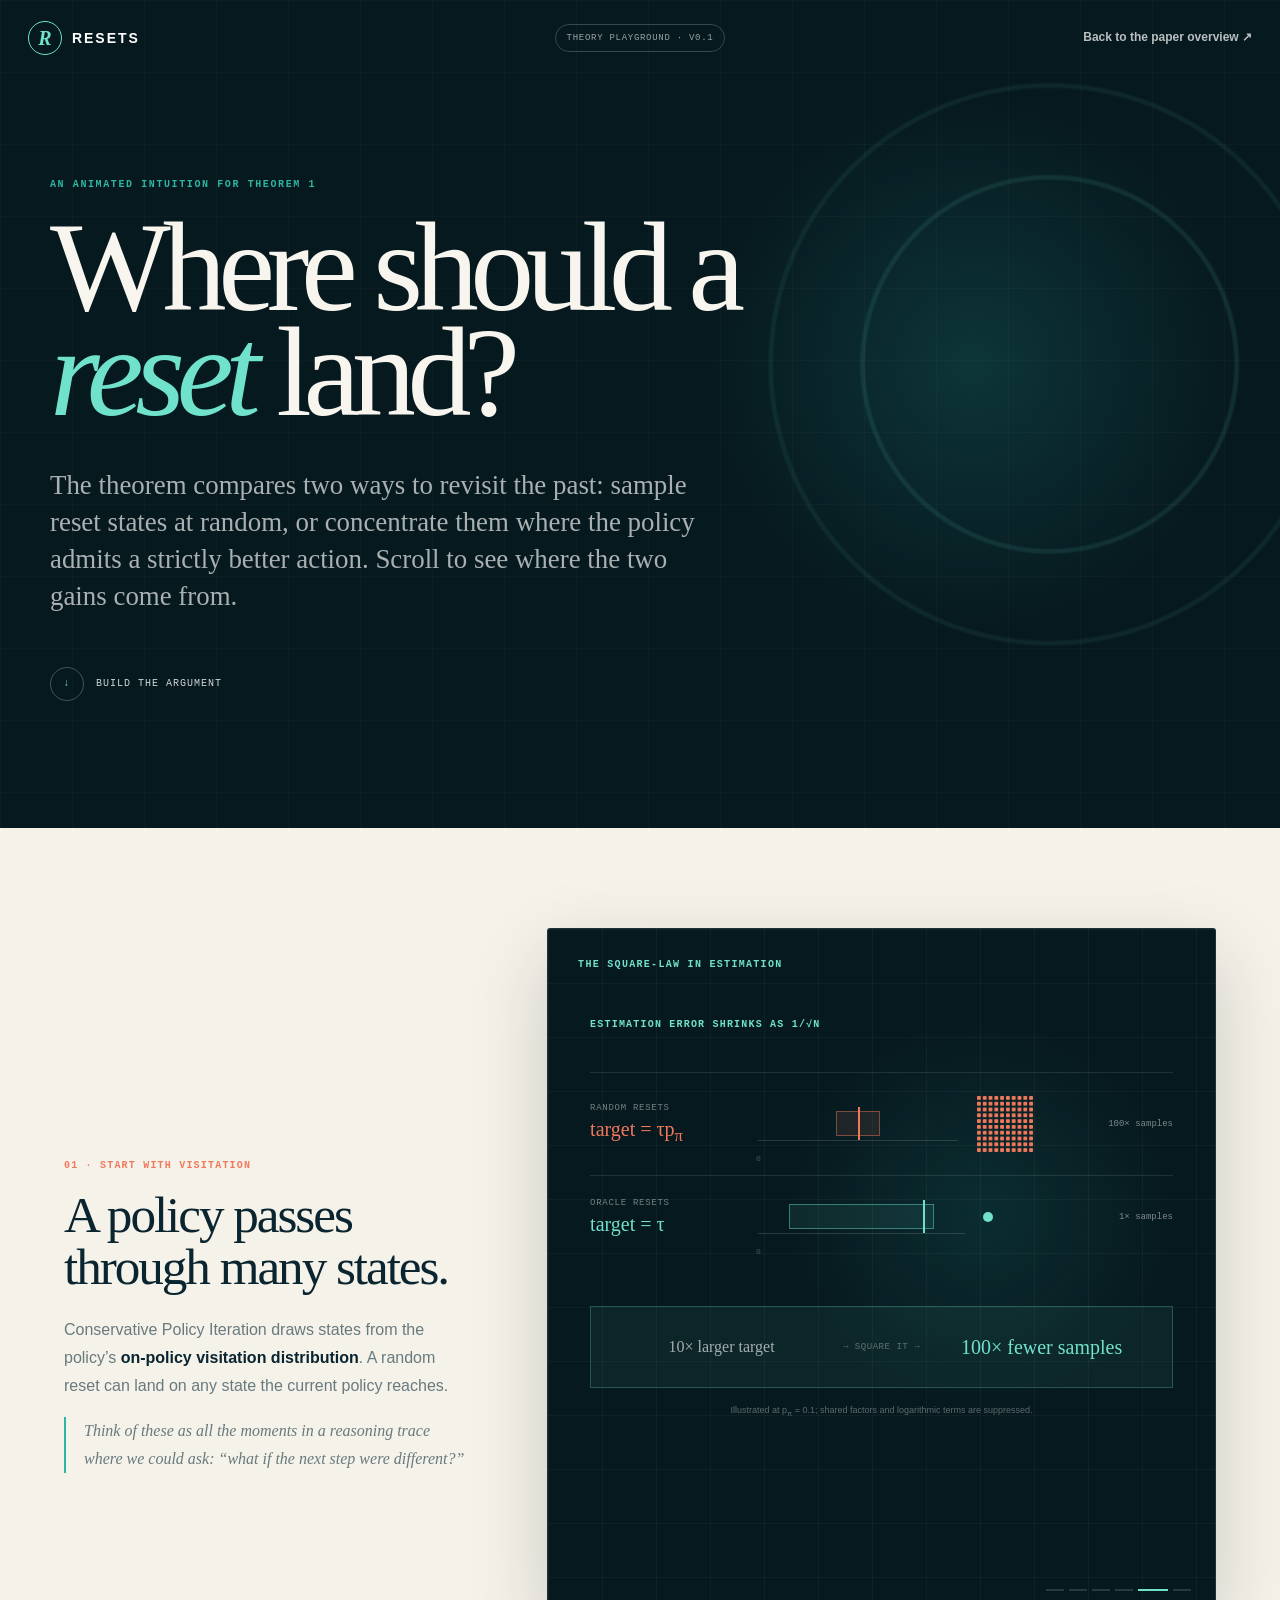
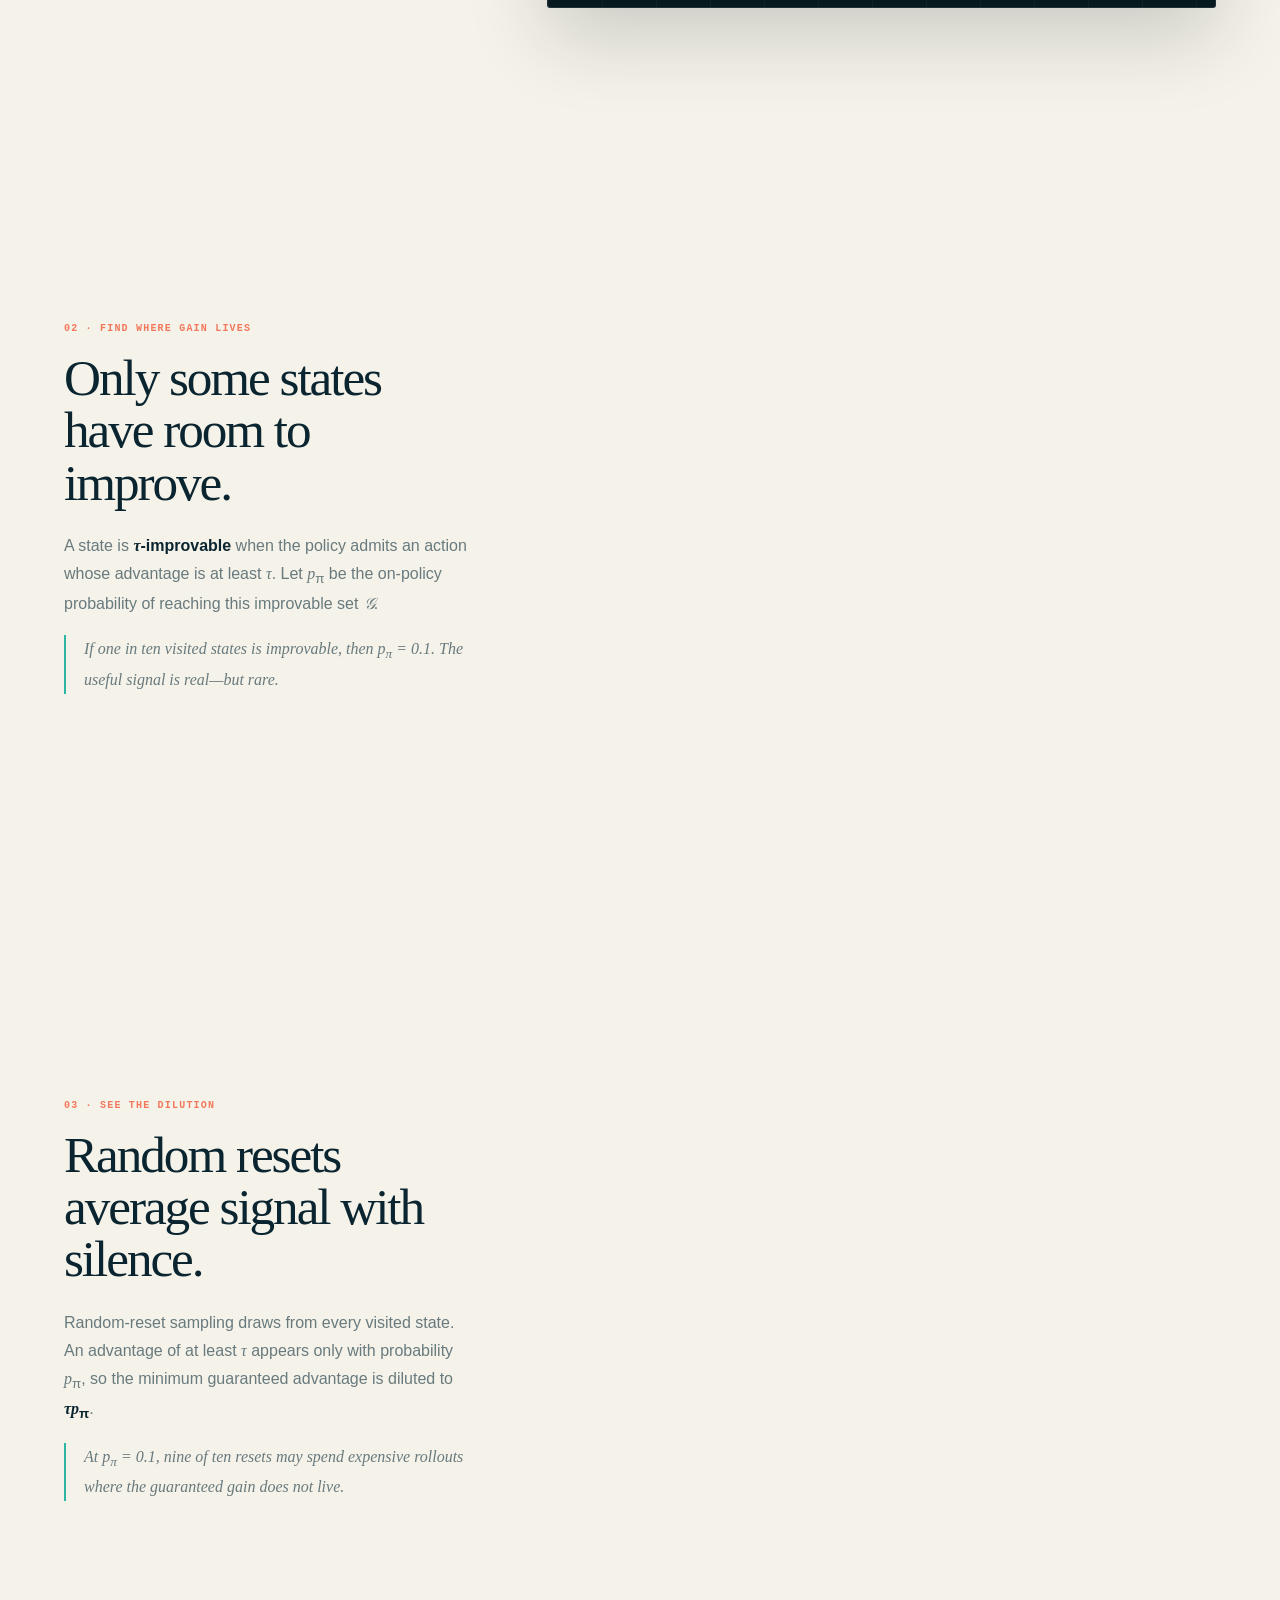
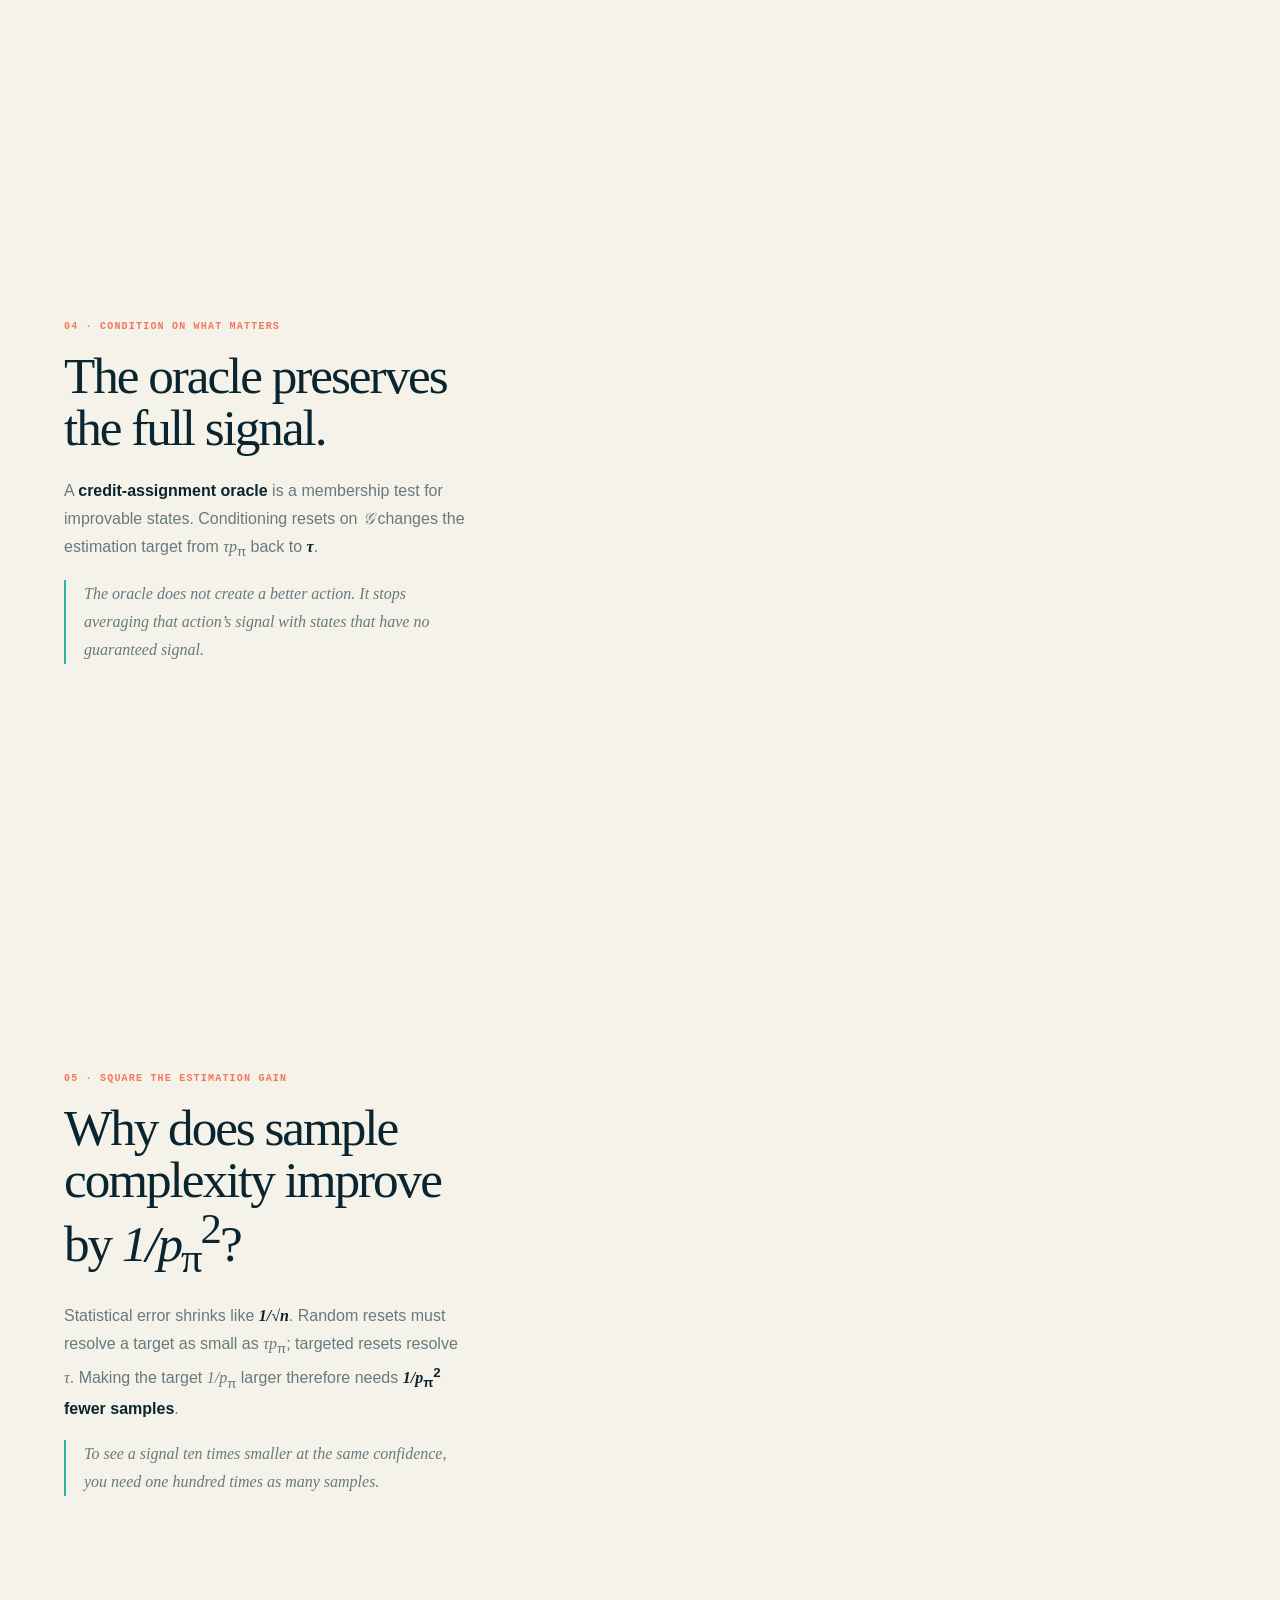
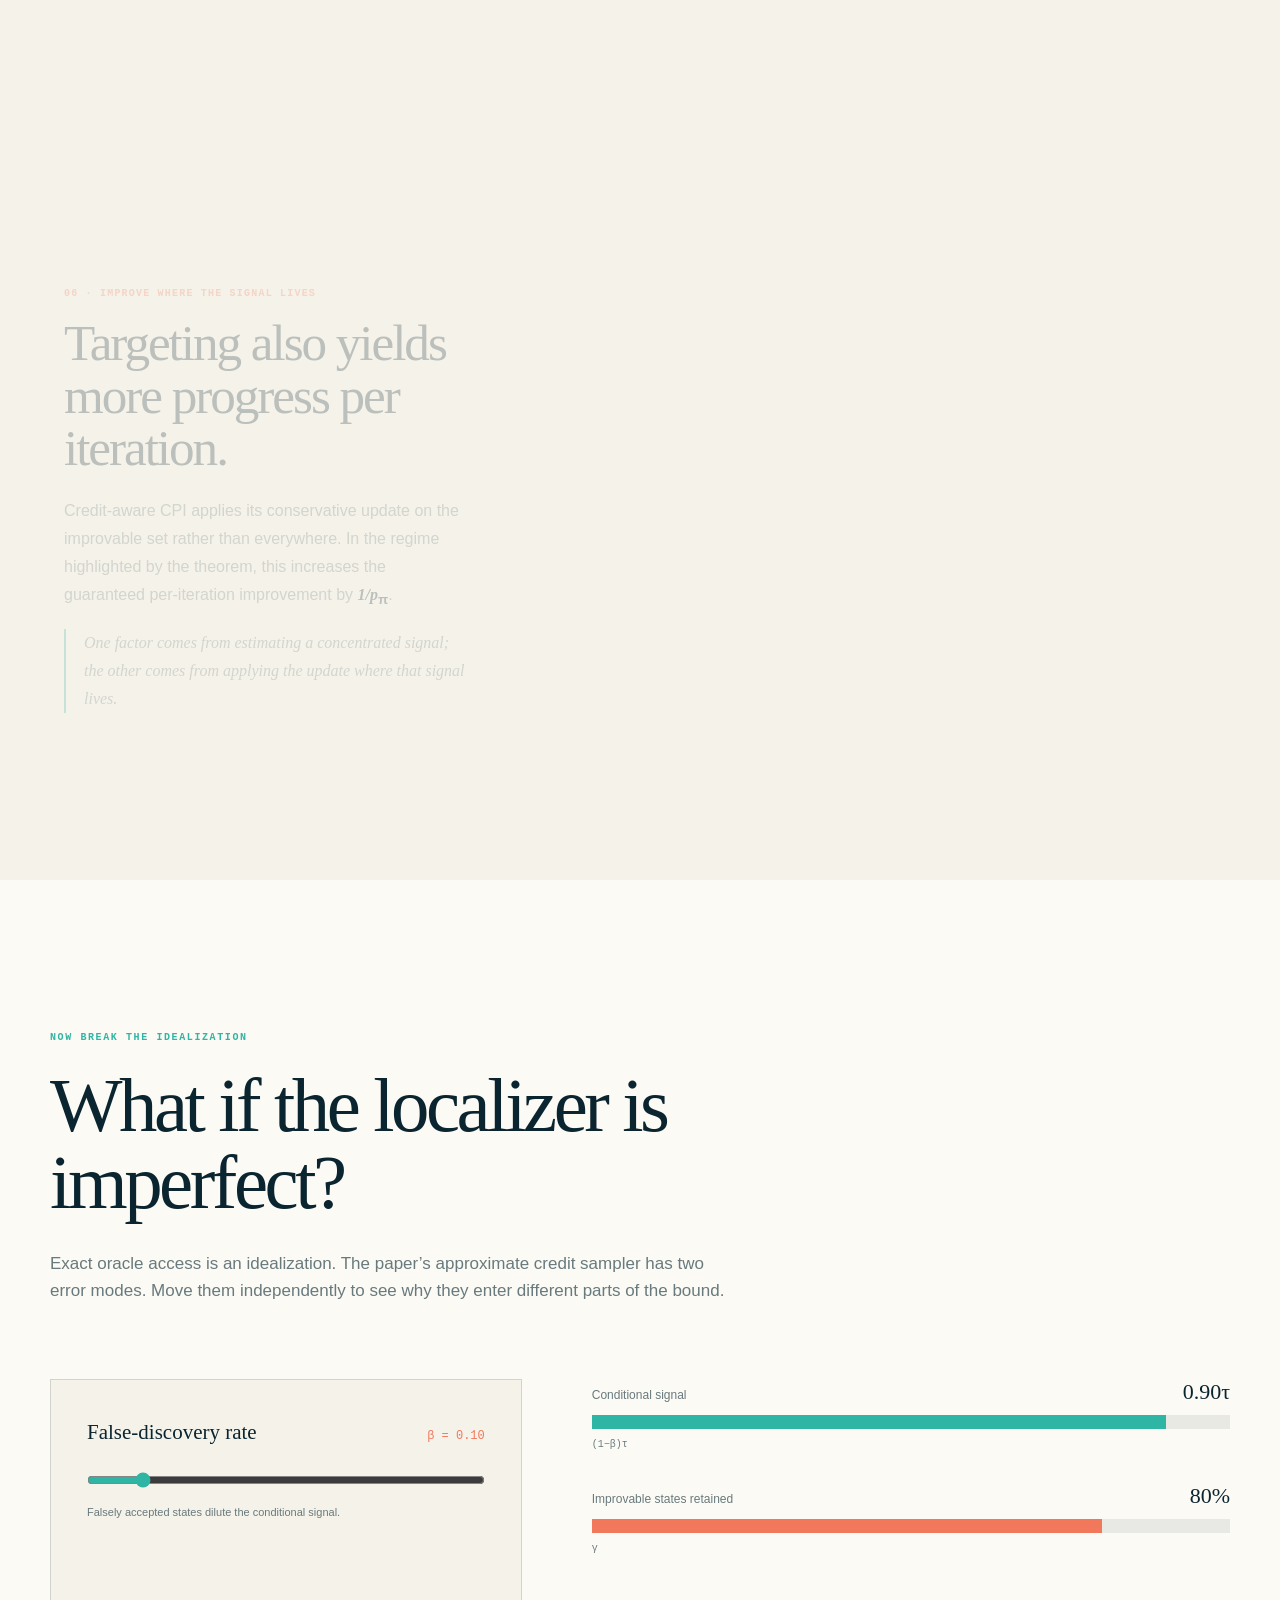
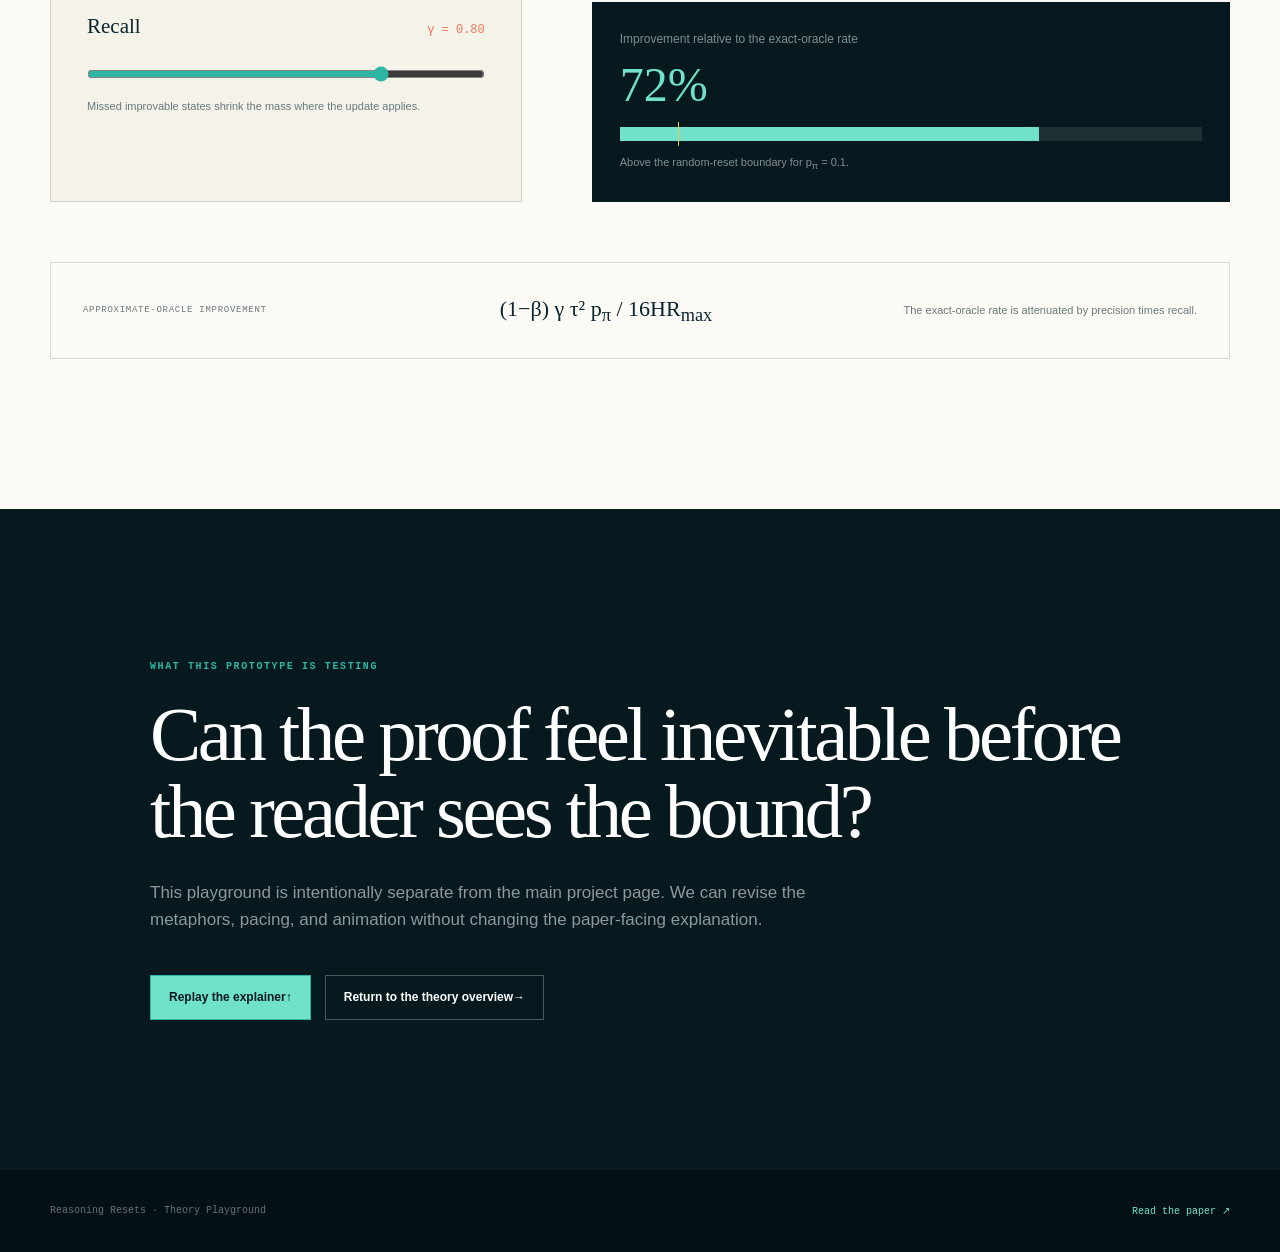
==== site/explainer/index.html @ 3185ef2d "Add animated theory playground" ====
<!doctype html>
<html lang="en">
<head>
  <meta charset="utf-8">
  <meta name="viewport" content="width=device-width, initial-scale=1">
  <meta name="theme-color" content="#06191f">
  <meta name="description" content="An animated intuition for why targeting improvable states makes reset-based credit assignment more efficient.">
  <title>The Reset Theorem — Animated Intuition</title>
  <script>document.documentElement.classList.add('js')</script>
  <link rel="stylesheet" href="explainer.css">
  <script src="explainer.js" defer></script>
</head>
<body>
  <a class="skip-link" href="#main">Skip to the explainer</a>

  <header class="lab-header">
    <a class="wordmark" href="../" aria-label="Reasoning Resets home">
      <span class="wordmark-mark" aria-hidden="true">R</span>
      <span>RESETS</span>
    </a>
    <span class="lab-badge">Theory playground · v0.1</span>
    <a class="back-link" href="../">Back to the paper overview <span aria-hidden="true">↗</span></a>
  </header>

  <main id="main">
    <section class="lab-hero">
      <p class="eyebrow">An animated intuition for Theorem 1</p>
      <h1>Where should a<br><em>reset</em> land?</h1>
      <p class="hero-deck">
        The theorem compares two ways to revisit the past: sample reset states at random,
        or concentrate them where the policy admits a strictly better action. Scroll to
        see where the two gains come from.
      </p>
      <a class="scroll-cue" href="#story"><span aria-hidden="true">↓</span> Build the argument</a>
    </section>

    <section class="scrolly" id="story">
      <div class="story-copy" aria-label="The theorem, built one idea at a time">
        <article class="story-step active" data-step="0">
          <p class="step-number">01 · Start with visitation</p>
          <h2>A policy passes through many states.</h2>
          <p>
            Conservative Policy Iteration draws states from the policy’s
            <strong>on-policy visitation distribution</strong>. A random reset can land on
            any state the current policy reaches.
          </p>
          <p class="plain-language">Think of these as all the moments in a reasoning trace where we could ask: “what if the next step were different?”</p>
        </article>

        <article class="story-step" data-step="1">
          <p class="step-number">02 · Find where gain lives</p>
          <h2>Only some states have room to improve.</h2>
          <p>
            A state is <strong><var>τ</var>-improvable</strong> when the policy admits an
            action whose advantage is at least <var>τ</var>. Let <var>p</var><sub>π</sub>
            be the on-policy probability of reaching this improvable set
            <var>𝒢</var>.
          </p>
          <p class="plain-language">If one in ten visited states is improvable, then <var>p</var><sub>π</sub> = 0.1. The useful signal is real—but rare.</p>
        </article>

        <article class="story-step" data-step="2">
          <p class="step-number">03 · See the dilution</p>
          <h2>Random resets average signal with silence.</h2>
          <p>
            Random-reset sampling draws from every visited state. An advantage of at least
            <var>τ</var> appears only with probability <var>p</var><sub>π</sub>, so the
            minimum guaranteed advantage is diluted to
            <strong><var>τp</var><sub>π</sub></strong>.
          </p>
          <p class="plain-language">At <var>p</var><sub>π</sub> = 0.1, nine of ten resets may spend expensive rollouts where the guaranteed gain does not live.</p>
        </article>

        <article class="story-step" data-step="3">
          <p class="step-number">04 · Condition on what matters</p>
          <h2>The oracle preserves the full signal.</h2>
          <p>
            A <strong>credit-assignment oracle</strong> is a membership test for improvable
            states. Conditioning resets on <var>𝒢</var> changes the estimation target from
            <var>τp</var><sub>π</sub> back to <strong><var>τ</var></strong>.
          </p>
          <p class="plain-language">The oracle does not create a better action. It stops averaging that action’s signal with states that have no guaranteed signal.</p>
        </article>

        <article class="story-step" data-step="4">
          <p class="step-number">05 · Square the estimation gain</p>
          <h2>Why does sample complexity improve by <var>1/p</var><sub>π</sub><sup>2</sup>?</h2>
          <p>
            Statistical error shrinks like <strong><var>1/√n</var></strong>. Random resets
            must resolve a target as small as <var>τp</var><sub>π</sub>; targeted resets resolve
            <var>τ</var>. Making the target <var>1/p</var><sub>π</sub> larger therefore needs
            <strong><var>1/p</var><sub>π</sub><sup>2</sup> fewer samples</strong>.
          </p>
          <p class="plain-language">To see a signal ten times smaller at the same confidence, you need one hundred times as many samples.</p>
        </article>

        <article class="story-step" data-step="5">
          <p class="step-number">06 · Improve where the signal lives</p>
          <h2>Targeting also yields more progress per iteration.</h2>
          <p>
            Credit-aware CPI applies its conservative update on the improvable set rather
            than everywhere. In the regime highlighted by the theorem, this increases the
            guaranteed per-iteration improvement by
            <strong><var>1/p</var><sub>π</sub></strong>.
          </p>
          <p class="plain-language">One factor comes from estimating a concentrated signal; the other comes from applying the update where that signal lives.</p>
        </article>
      </div>

      <div class="visual-column" aria-live="polite">
        <div class="visual-stage" data-scene="0" data-stage>
          <div class="stage-kicker" data-scene-label>On-policy visitation</div>

          <div class="trajectory-layer">
            <svg class="trajectory" viewBox="0 0 900 520" role="img" aria-labelledby="trajectory-title trajectory-desc">
              <title id="trajectory-title">A policy trajectory containing one improvable state</title>
              <desc id="trajectory-desc">Ten connected states form an on-policy trajectory. The seventh is improvable and admits a better alternative action.</desc>
              <defs>
                <marker id="arrow-teal" markerWidth="9" markerHeight="9" refX="8" refY="4.5" orient="auto">
                  <path d="M0,0 L9,4.5 L0,9 Z" fill="#70e2cc"></path>
                </marker>
                <filter id="glow">
                  <feGaussianBlur stdDeviation="8" result="blur"></feGaussianBlur>
                  <feMerge><feMergeNode in="blur"></feMergeNode><feMergeNode in="SourceGraphic"></feMergeNode></feMerge>
                </filter>
              </defs>

              <path class="trace-path" d="M72 260 C132 210, 175 300, 236 250 S345 205, 400 252 S507 302, 566 244 S674 196, 728 250 S805 302, 842 260"></path>

              <g class="state" style="--i:0" transform="translate(72 260)"><circle r="24"></circle><text>1</text></g>
              <g class="state" style="--i:1" transform="translate(156 245)"><circle r="24"></circle><text>2</text></g>
              <g class="state" style="--i:2" transform="translate(236 250)"><circle r="24"></circle><text>3</text></g>
              <g class="state" style="--i:3" transform="translate(318 230)"><circle r="24"></circle><text>4</text></g>
              <g class="state" style="--i:4" transform="translate(400 252)"><circle r="24"></circle><text>5</text></g>
              <g class="state" style="--i:5" transform="translate(484 269)"><circle r="24"></circle><text>6</text></g>
              <g class="state improvable" style="--i:6" transform="translate(566 244)">
                <circle class="state-halo" r="42"></circle><circle r="27"></circle><text>𝒢</text>
              </g>
              <g class="state" style="--i:7" transform="translate(650 225)"><circle r="24"></circle><text>8</text></g>
              <g class="state" style="--i:8" transform="translate(728 250)"><circle r="24"></circle><text>9</text></g>
              <g class="state" style="--i:9" transform="translate(810 271)"><circle r="24"></circle><text>10</text></g>

              <g class="better-action">
                <path d="M566 214 C575 151, 628 113, 709 108" marker-end="url(#arrow-teal)"></path>
                <circle cx="719" cy="106" r="29"></circle>
                <text class="action-label" x="719" y="111">y⁺</text>
                <text class="advantage-label" x="641" y="72">advantage ≥ τ</text>
              </g>

              <g class="random-rings">
                <circle style="--i:0" cx="72" cy="260" r="37"></circle><circle style="--i:1" cx="156" cy="245" r="37"></circle>
                <circle style="--i:2" cx="236" cy="250" r="37"></circle><circle style="--i:3" cx="318" cy="230" r="37"></circle>
                <circle style="--i:4" cx="400" cy="252" r="37"></circle><circle style="--i:5" cx="484" cy="269" r="37"></circle>
                <circle class="useful-ring" style="--i:6" cx="566" cy="244" r="42"></circle><circle style="--i:7" cx="650" cy="225" r="37"></circle>
                <circle style="--i:8" cx="728" cy="250" r="37"></circle><circle style="--i:9" cx="810" cy="271" r="37"></circle>
              </g>
            </svg>

            <div class="coverage-chip"><span>coverage</span><strong>p<sub>π</sub> = 0.1</strong></div>
            <div class="signal-equations">
              <div class="equation random-equation"><span>random reset signal</span><strong>τp<sub>π</sub></strong></div>
              <div class="equation oracle-equation"><span>oracle reset signal</span><strong>τ</strong></div>
            </div>
          </div>

          <div class="estimation-layer">
            <p class="panel-eyebrow">Estimation error shrinks as 1/√n</p>
            <div class="estimator-row">
              <div class="estimator-copy"><span>Random resets</span><strong>target = τp<sub>π</sub></strong></div>
              <div class="noise-track random-noise"><i></i><b></b></div>
              <div class="sample-stack" aria-hidden="true"></div>
              <small>100× samples</small>
            </div>
            <div class="estimator-row targeted-row">
              <div class="estimator-copy"><span>Oracle resets</span><strong>target = τ</strong></div>
              <div class="noise-track oracle-noise"><i></i><b></b></div>
              <div class="sample-stack compact" aria-hidden="true"></div>
              <small>1× samples</small>
            </div>
            <div class="square-law">
              <span>10× larger target</span><i aria-hidden="true">→ square it →</i><strong>100× fewer samples</strong>
            </div>
            <p class="example-note">Illustrated at p<sub>π</sub> = 0.1; shared factors and logarithmic terms are suppressed.</p>
          </div>

          <div class="update-layer">
            <p class="panel-eyebrow">One theorem, two distinct gains</p>
            <div class="gain-flow">
              <div class="gain-source"><span>target</span><strong>improvable states 𝒢</strong></div>
              <div class="flow-arrow" aria-hidden="true">→</div>
              <div class="gain-card">
                <span>Q-rollout sample complexity</span>
                <strong>1 / p<sub>π</sub><sup>2</sup></strong>
                <p>from resolving a larger signal</p>
              </div>
              <div class="flow-arrow" aria-hidden="true">+</div>
              <div class="gain-card coral-card">
                <span>Per-iteration improvement</span>
                <strong>1 / p<sub>π</sub></strong>
                <p>from updating where signal lives</p>
              </div>
            </div>
            <div class="theorem-line">
              <span>Credit assignment with resets</span>
              <strong>Sample where improvement is possible. Update there.</strong>
            </div>
          </div>

          <div class="scene-progress" aria-hidden="true">
            <i class="active"></i><i></i><i></i><i></i><i></i><i></i>
          </div>
        </div>
      </div>
    </section>

    <section class="approx-lab" id="approximate">
      <div class="lab-intro">
        <p class="eyebrow">Now break the idealization</p>
        <h2>What if the localizer is imperfect?</h2>
        <p>
          Exact oracle access is an idealization. The paper’s approximate credit sampler has
          two error modes. Move them independently to see why they enter different parts of
          the bound.
        </p>
      </div>

      <div class="controls-and-output">
        <form class="quality-controls">
          <label for="beta">
            <span><b>False-discovery rate</b><output for="beta" data-beta-output>β = 0.10</output></span>
            <input id="beta" data-beta type="range" min="0" max="0.8" value="0.1" step="0.01">
            <small>Falsely accepted states dilute the conditional signal.</small>
          </label>
          <label for="gamma">
            <span><b>Recall</b><output for="gamma" data-gamma-output>γ = 0.80</output></span>
            <input id="gamma" data-gamma type="range" min="0.2" max="1" value="0.8" step="0.01">
            <small>Missed improvable states shrink the mass where the update applies.</small>
          </label>
        </form>

        <div class="quality-output">
          <div class="quality-row">
            <div><span>Conditional signal</span><strong data-signal-value>0.90τ</strong></div>
            <div class="quality-track"><i data-signal-bar style="width:90%"></i></div>
            <small>(1−β)τ</small>
          </div>
          <div class="quality-row">
            <div><span>Improvable states retained</span><strong data-recall-value>80%</strong></div>
            <div class="quality-track coral"><i data-recall-bar style="width:80%"></i></div>
            <small>γ</small>
          </div>
          <div class="combined-quality">
            <span>Improvement relative to the exact-oracle rate</span>
            <strong data-quality-value>72%</strong>
            <div class="quality-track combined"><i data-quality-bar style="width:72%"></i><b style="left:10%" title="Random-reset boundary at pπ = 0.1"></b></div>
            <p data-quality-note>Above the random-reset boundary for p<sub>π</sub> = 0.1.</p>
          </div>
        </div>
      </div>

      <div class="bound-strip">
        <span>Approximate-oracle improvement</span>
        <strong>(1−β) γ τ² p<sub>π</sub> / 16HR<sub>max</sub></strong>
        <p>The exact-oracle rate is attenuated by precision times recall.</p>
      </div>
    </section>

    <section class="lab-close">
      <p class="eyebrow">What this prototype is testing</p>
      <h2>Can the proof feel inevitable before the reader sees the bound?</h2>
      <p>This playground is intentionally separate from the main project page. We can revise the metaphors, pacing, and animation without changing the paper-facing explanation.</p>
      <div class="close-actions">
        <a class="button primary" href="#story">Replay the explainer <span aria-hidden="true">↑</span></a>
        <a class="button" href="../">Return to the theory overview <span aria-hidden="true">→</span></a>
      </div>
    </section>
  </main>

  <footer class="lab-footer">
    <span>Reasoning Resets · Theory Playground</span>
    <a href="https://arxiv.org/abs/2605.25507">Read the paper ↗</a>
  </footer>
</body>
</html>
---- site/explainer/explainer.css ----
:root {
  --ink: #0a2530;
  --ink-deep: #06191f;
  --paper: #f5f2e9;
  --paper-light: #fcfaf4;
  --teal: #2fb5a3;
  --teal-bright: #70e2cc;
  --coral: #f2785c;
  --yellow: #f2c94c;
  --muted: #687a7e;
  --line: rgba(10, 37, 48, 0.15);
  --serif: Iowan Old Style, Baskerville, "Times New Roman", serif;
  --sans: Inter, ui-sans-serif, -apple-system, BlinkMacSystemFont, "Segoe UI", sans-serif;
  --mono: "SFMono-Regular", Consolas, "Liberation Mono", monospace;
}

* { box-sizing: border-box; }
html { scroll-behavior: smooth; }
body { margin: 0; color: var(--ink); background: var(--paper); font-family: var(--sans); line-height: 1.6; -webkit-font-smoothing: antialiased; }
body::selection { color: var(--ink-deep); background: var(--yellow); }
a { color: inherit; }
var { font-family: var(--serif); font-style: italic; }

.skip-link { position: fixed; z-index: 100; top: 12px; left: 12px; padding: 10px 16px; color: var(--ink); background: var(--yellow); transform: translateY(-160%); }
.skip-link:focus { transform: none; }

.lab-header { position: absolute; z-index: 20; top: 0; left: 0; width: 100%; min-height: 76px; display: grid; grid-template-columns: 1fr auto 1fr; align-items: center; padding: 14px max(28px, calc((100vw - 1280px) / 2)); color: #fff; }
.wordmark { display: inline-flex; gap: 10px; align-items: center; justify-self: start; color: inherit; font-size: 14px; font-weight: 800; letter-spacing: 0.14em; text-decoration: none; }
.wordmark-mark { width: 34px; height: 34px; display: grid; place-items: center; border: 1px solid currentColor; border-radius: 50%; color: var(--teal-bright); font-family: var(--serif); font-size: 20px; font-style: italic; letter-spacing: 0; }
.lab-badge { padding: 6px 11px; border: 1px solid rgba(255,255,255,0.2); border-radius: 99px; color: rgba(255,255,255,0.6); font-family: var(--mono); font-size: 9px; letter-spacing: 0.08em; text-transform: uppercase; }
.back-link { justify-self: end; color: rgba(255,255,255,0.72); font-size: 12px; font-weight: 650; text-decoration: none; }
.back-link:hover { color: var(--teal-bright); }

.lab-hero { min-height: 92vh; display: flex; flex-direction: column; justify-content: center; align-items: flex-start; padding: 150px max(28px, calc((100vw - 1180px) / 2)) 100px; color: #f7f5ed; background:
  radial-gradient(circle at 76% 44%, rgba(47,181,163,0.18), transparent 25%),
  radial-gradient(circle at 82% 44%, transparent 0 16%, rgba(112,226,204,0.10) 16.2% 16.4%, transparent 16.6% 24%, rgba(112,226,204,0.07) 24.2% 24.4%, transparent 24.6%),
  linear-gradient(rgba(255,255,255,0.025) 1px, transparent 1px),
  linear-gradient(90deg, rgba(255,255,255,0.025) 1px, transparent 1px),
  var(--ink-deep);
  background-size: auto, auto, 72px 72px, 72px 72px, auto;
}
.eyebrow { margin: 0 0 22px; color: var(--teal); font-family: var(--mono); font-size: 10px; font-weight: 700; letter-spacing: 0.16em; text-transform: uppercase; }
.lab-hero h1 { max-width: 900px; margin: 0; font-family: var(--serif); font-size: clamp(68px, 10vw, 144px); font-weight: 400; letter-spacing: -0.065em; line-height: 0.82; }
.lab-hero h1 em { color: var(--teal-bright); font-weight: 400; }
.hero-deck { max-width: 650px; margin: 42px 0 0; color: rgba(255,255,255,0.66); font-family: var(--serif); font-size: clamp(19px, 2.1vw, 28px); line-height: 1.38; }
.scroll-cue { display: inline-flex; gap: 12px; align-items: center; margin-top: 52px; color: rgba(255,255,255,0.82); font-family: var(--mono); font-size: 10px; letter-spacing: 0.1em; text-decoration: none; text-transform: uppercase; }
.scroll-cue span { width: 34px; height: 34px; display: grid; place-items: center; border: 1px solid rgba(255,255,255,0.25); border-radius: 50%; color: var(--teal-bright); animation: cue 1.8s ease-in-out infinite; }

.scrolly { width: min(1420px, 100%); display: grid; grid-template-columns: minmax(340px, 0.82fr) minmax(560px, 1.35fr); gap: clamp(34px, 6vw, 100px); margin: 0 auto; padding: 100px max(28px, 5vw) 0; }
.story-copy { position: relative; z-index: 2; }
.story-step { min-height: 88vh; display: flex; flex-direction: column; justify-content: center; opacity: 0.24; transform: translateY(24px); transition: opacity 420ms ease, transform 420ms ease; }
.story-step.active { opacity: 1; transform: none; }
.step-number { margin: 0 0 15px; color: var(--coral); font-family: var(--mono); font-size: 10px; font-weight: 700; letter-spacing: 0.12em; text-transform: uppercase; }
.story-step h2 { max-width: 530px; margin: 0 0 23px; font-family: var(--serif); font-size: clamp(38px, 4vw, 62px); font-weight: 400; letter-spacing: -0.04em; line-height: 1.02; }
.story-step > p:not(.step-number) { max-width: 530px; margin: 0 0 17px; color: var(--muted); font-size: 16px; line-height: 1.75; }
.story-step strong { color: var(--ink); }
.story-step .plain-language { padding-left: 18px; border-left: 2px solid var(--teal); color: var(--ink); font-family: var(--serif); font-size: 17px; font-style: italic; }

.visual-column { position: relative; }
.visual-stage { position: sticky; top: calc((100vh - min(680px, 78vh)) / 2); height: min(680px, 78vh); min-height: 560px; overflow: hidden; border: 1px solid rgba(255,255,255,0.1); border-radius: 3px; color: #f7f5ed; background:
  linear-gradient(rgba(255,255,255,0.035) 1px, transparent 1px),
  linear-gradient(90deg, rgba(255,255,255,0.035) 1px, transparent 1px),
  radial-gradient(circle at 65% 42%, rgba(47,181,163,0.13), transparent 33%),
  var(--ink-deep);
  background-size: 54px 54px, 54px 54px, auto, auto;
  box-shadow: 0 28px 80px rgba(6,25,31,0.18);
}
.stage-kicker { position: absolute; z-index: 5; top: 28px; left: 30px; color: var(--teal-bright); font-family: var(--mono); font-size: 10px; font-weight: 700; letter-spacing: 0.13em; text-transform: uppercase; }
.trajectory-layer, .estimation-layer, .update-layer { position: absolute; inset: 0; transition: opacity 460ms ease, transform 600ms cubic-bezier(.2,.75,.2,1); }
.trajectory-layer { opacity: 1; transform: none; }
.estimation-layer, .update-layer { opacity: 0; pointer-events: none; transform: translateY(28px); }
.visual-stage[data-scene="4"] .trajectory-layer, .visual-stage[data-scene="5"] .trajectory-layer { opacity: 0; transform: translateY(-25px); }
.visual-stage[data-scene="4"] .estimation-layer { opacity: 1; transform: none; }
.visual-stage[data-scene="5"] .update-layer { opacity: 1; transform: none; }

.trajectory { width: 100%; height: 76%; margin-top: 70px; overflow: visible; }
.trace-path { fill: none; stroke: rgba(255,255,255,0.18); stroke-width: 2; stroke-dasharray: 4 7; }
.state circle:not(.state-halo) { fill: var(--ink-deep); stroke: rgba(255,255,255,0.42); stroke-width: 2; transition: opacity 450ms ease, stroke 450ms ease, fill 450ms ease; }
.state text { fill: rgba(255,255,255,0.74); font: 12px var(--mono); text-anchor: middle; dominant-baseline: middle; transition: fill 450ms ease; }
.state-halo { fill: rgba(112,226,204,0.08); stroke: rgba(112,226,204,0.22); opacity: 0; transition: opacity 500ms ease; }
.better-action { opacity: 0; transition: opacity 500ms ease; }
.better-action path { fill: none; stroke: var(--teal-bright); stroke-width: 2.5; }
.better-action circle { fill: rgba(112,226,204,0.12); stroke: var(--teal-bright); stroke-width: 2; filter: url(#glow); }
.better-action text { fill: var(--teal-bright); font-family: var(--serif); text-anchor: middle; }
.better-action .action-label { font-size: 18px; font-style: italic; }
.better-action .advantage-label { font: 11px var(--mono); letter-spacing: 0.03em; }
.coverage-chip { position: absolute; top: 92px; right: 28px; display: flex; gap: 10px; align-items: baseline; padding: 8px 12px; border: 1px solid rgba(112,226,204,0.22); opacity: 0; background: rgba(6,25,31,0.75); transition: opacity 400ms ease; }
.coverage-chip span { color: rgba(255,255,255,0.45); font: 9px var(--mono); letter-spacing: 0.08em; text-transform: uppercase; }
.coverage-chip strong { color: var(--teal-bright); font: 16px var(--serif); font-weight: 400; }
.random-rings circle { fill: none; stroke: rgba(242,120,92,0.8); stroke-width: 2; opacity: 0; }
.random-rings .useful-ring { stroke: var(--teal-bright); }
.signal-equations { position: absolute; right: 28px; bottom: 32px; left: 28px; height: 84px; }
.equation { position: absolute; inset: 0; display: grid; grid-template-columns: 1fr auto; align-items: center; padding: 18px 22px; border: 1px solid rgba(255,255,255,0.1); opacity: 0; background: rgba(255,255,255,0.035); transform: translateY(10px); transition: opacity 400ms ease, transform 400ms ease; }
.equation span { color: rgba(255,255,255,0.5); font: 9px var(--mono); letter-spacing: 0.1em; text-transform: uppercase; }
.equation strong { font: 35px var(--serif); font-weight: 400; }
.random-equation strong { color: var(--coral); }
.oracle-equation { border-color: rgba(112,226,204,0.28); }
.oracle-equation strong { color: var(--teal-bright); }

.visual-stage[data-scene="1"] .improvable circle:not(.state-halo),
.visual-stage[data-scene="2"] .improvable circle:not(.state-halo),
.visual-stage[data-scene="3"] .improvable circle:not(.state-halo) { fill: rgba(47,181,163,0.16); stroke: var(--teal-bright); }
.visual-stage[data-scene="1"] .improvable text,
.visual-stage[data-scene="2"] .improvable text,
.visual-stage[data-scene="3"] .improvable text { fill: var(--teal-bright); font-family: var(--serif); font-size: 18px; }
.visual-stage[data-scene="1"] .state-halo,
.visual-stage[data-scene="2"] .state-halo,
.visual-stage[data-scene="3"] .state-halo,
.visual-stage[data-scene="1"] .better-action,
.visual-stage[data-scene="2"] .better-action,
.visual-stage[data-scene="3"] .better-action,
.visual-stage[data-scene="1"] .coverage-chip,
.visual-stage[data-scene="2"] .coverage-chip,
.visual-stage[data-scene="3"] .coverage-chip { opacity: 1; }
.visual-stage[data-scene="2"] .random-rings circle { animation: random-reset 2.4s ease-in-out infinite; animation-delay: calc(var(--i) * 0.18s); }
.visual-stage[data-scene="2"] .random-equation,
.visual-stage[data-scene="3"] .oracle-equation { opacity: 1; transform: none; }
.visual-stage[data-scene="3"] .state:not(.improvable) { opacity: 0.14; }
.visual-stage[data-scene="3"] .trace-path { opacity: 0.18; }
.visual-stage[data-scene="3"] .improvable { filter: url(#glow); }

.estimation-layer, .update-layer { padding: 90px 42px 55px; }
.panel-eyebrow { margin: 0 0 42px; color: var(--teal-bright); font: 10px var(--mono); font-weight: 700; letter-spacing: 0.12em; text-transform: uppercase; }
.estimator-row { display: grid; grid-template-columns: minmax(150px, 1fr) minmax(150px, 1.4fr) minmax(70px, 0.8fr) auto; gap: 18px; align-items: center; padding: 22px 0; border-top: 1px solid rgba(255,255,255,0.1); }
.estimator-copy span { display: block; color: rgba(255,255,255,0.45); font: 9px var(--mono); letter-spacing: 0.08em; text-transform: uppercase; }
.estimator-copy strong { display: block; margin-top: 5px; color: var(--coral); font: 20px var(--serif); font-weight: 400; }
.targeted-row .estimator-copy strong { color: var(--teal-bright); }
.noise-track { position: relative; height: 34px; border-bottom: 1px solid rgba(255,255,255,0.14); }
.noise-track::after { content: "0"; position: absolute; left: -2px; bottom: -23px; color: rgba(255,255,255,0.26); font: 8px var(--mono); }
.noise-track i { position: absolute; top: 4px; bottom: 4px; left: 39%; width: 22%; border: 1px solid rgba(242,120,92,0.45); background: rgba(242,120,92,0.1); }
.noise-track b { position: absolute; top: 0; bottom: 0; left: 50%; width: 2px; background: var(--coral); }
.oracle-noise i { left: 15%; width: 70%; border-color: rgba(112,226,204,0.45); background: rgba(112,226,204,0.08); }
.oracle-noise b { left: 80%; background: var(--teal-bright); }
.sample-stack { width: 58px; height: 58px; background-image: radial-gradient(circle, var(--coral) 0 2px, transparent 2.2px); background-size: 5.8px 5.8px; }
.sample-stack.compact { width: 10px; height: 10px; border-radius: 50%; background: var(--teal-bright); }
.estimator-row small { color: rgba(255,255,255,0.48); font: 9px var(--mono); white-space: nowrap; }
.square-law { display: grid; grid-template-columns: 1fr auto 1fr; gap: 15px; align-items: center; margin-top: 48px; padding: 24px; border: 1px solid rgba(112,226,204,0.25); background: rgba(112,226,204,0.055); text-align: center; }
.square-law span { color: rgba(255,255,255,0.63); font-family: var(--serif); }
.square-law i { color: rgba(255,255,255,0.35); font: 9px var(--mono); font-style: normal; letter-spacing: 0.06em; text-transform: uppercase; }
.square-law strong { color: var(--teal-bright); font-family: var(--serif); font-size: 20px; font-weight: 400; }
.example-note { margin: 15px 0 0; color: rgba(255,255,255,0.35); font-size: 9px; text-align: center; }

.gain-flow { display: grid; grid-template-columns: 1fr auto 1.3fr auto 1.3fr; gap: 12px; align-items: stretch; margin-top: 60px; }
.gain-source, .gain-card { min-height: 190px; display: flex; flex-direction: column; justify-content: center; padding: 20px; border: 1px solid rgba(255,255,255,0.12); background: rgba(255,255,255,0.035); }
.gain-source span, .gain-card > span { color: rgba(255,255,255,0.42); font: 9px var(--mono); letter-spacing: 0.08em; text-transform: uppercase; }
.gain-source strong { margin-top: 8px; color: #fff; font-family: var(--serif); font-size: 20px; font-weight: 400; line-height: 1.2; }
.gain-card { border-color: rgba(112,226,204,0.25); }
.gain-card strong { margin-top: 15px; color: var(--teal-bright); font: 33px var(--serif); font-weight: 400; }
.gain-card p { margin: 10px 0 0; color: rgba(255,255,255,0.46); font-size: 10px; line-height: 1.45; }
.coral-card { border-color: rgba(242,120,92,0.26); }
.coral-card strong { color: var(--coral); }
.flow-arrow { display: grid; place-items: center; color: rgba(255,255,255,0.25); font-family: var(--mono); }
.theorem-line { margin-top: 42px; padding-top: 25px; border-top: 1px solid rgba(255,255,255,0.12); }
.theorem-line span { display: block; color: var(--teal-bright); font: 9px var(--mono); letter-spacing: 0.1em; text-transform: uppercase; }
.theorem-line strong { display: block; margin-top: 8px; font-family: var(--serif); font-size: clamp(21px, 2.4vw, 34px); font-weight: 400; line-height: 1.2; }

.scene-progress { position: absolute; right: 24px; bottom: 16px; display: flex; gap: 5px; }
.scene-progress i { width: 18px; height: 2px; background: rgba(255,255,255,0.14); transition: background 250ms ease, width 250ms ease; }
.scene-progress i.active { width: 30px; background: var(--teal-bright); }

.approx-lab { padding: 150px max(28px, calc((100vw - 1180px) / 2)); background: var(--paper-light); }
.lab-intro { max-width: 800px; }
.lab-intro h2, .lab-close h2 { margin: 0; font-family: var(--serif); font-size: clamp(48px, 6vw, 82px); font-weight: 400; letter-spacing: -0.045em; line-height: 1; }
.lab-intro > p:last-child { max-width: 690px; margin: 28px 0 0; color: var(--muted); font-size: 17px; }
.controls-and-output { display: grid; grid-template-columns: 0.85fr 1.15fr; gap: 70px; margin-top: 75px; }
.quality-controls { display: grid; gap: 40px; padding: 36px; border: 1px solid var(--line); background: var(--paper); }
.quality-controls label > span { display: flex; justify-content: space-between; gap: 20px; align-items: baseline; }
.quality-controls b { font-family: var(--serif); font-size: 21px; font-weight: 400; }
.quality-controls output { color: var(--coral); font: 12px var(--mono); }
.quality-controls input { width: 100%; margin: 22px 0 10px; accent-color: var(--teal); }
.quality-controls small { color: var(--muted); font-size: 11px; }
.quality-output { display: grid; gap: 28px; align-content: start; }
.quality-row > div:first-child, .combined-quality > span { display: flex; justify-content: space-between; align-items: baseline; color: var(--muted); font-size: 12px; }
.quality-row strong { color: var(--ink); font: 22px var(--serif); font-weight: 400; }
.quality-track { position: relative; height: 14px; margin-top: 10px; overflow: hidden; background: rgba(10,37,48,0.08); }
.quality-track i { display: block; height: 100%; background: var(--teal); transition: width 150ms ease; }
.quality-track.coral i { background: var(--coral); }
.quality-row small { color: var(--muted); font: 10px var(--mono); }
.combined-quality { margin-top: 15px; padding: 28px; color: #fff; background: var(--ink-deep); }
.combined-quality > span { color: rgba(255,255,255,0.5); }
.combined-quality > strong { display: block; margin: 8px 0 15px; color: var(--teal-bright); font: 48px var(--serif); font-weight: 400; }
.quality-track.combined { overflow: visible; background: rgba(255,255,255,0.1); }
.quality-track.combined i { background: var(--teal-bright); }
.quality-track.combined b { position: absolute; top: -5px; width: 1px; height: 24px; background: var(--yellow); }
.combined-quality p { margin: 13px 0 0; color: rgba(255,255,255,0.5); font-size: 11px; }
.bound-strip { display: grid; grid-template-columns: 0.8fr 1.3fr 1fr; gap: 30px; align-items: center; margin-top: 60px; padding: 28px 32px; border: 1px solid var(--line); }
.bound-strip span { color: var(--muted); font: 9px var(--mono); letter-spacing: 0.08em; text-transform: uppercase; }
.bound-strip strong { font-family: var(--serif); font-size: 22px; font-weight: 400; text-align: center; }
.bound-strip p { margin: 0; color: var(--muted); font-size: 11px; text-align: right; }

.lab-close { padding: 150px max(28px, calc((100vw - 980px) / 2)); color: #fff; background: var(--ink-deep); }
.lab-close > p:not(.eyebrow) { max-width: 720px; margin: 28px 0 0; color: rgba(255,255,255,0.55); font-size: 17px; }
.close-actions { display: flex; gap: 14px; margin-top: 42px; }
.button { display: inline-flex; padding: 12px 18px; border: 1px solid rgba(255,255,255,0.28); color: #fff; font-size: 12px; font-weight: 700; text-decoration: none; }
.button.primary { border-color: var(--teal); color: var(--ink-deep); background: var(--teal-bright); }
.lab-footer { display: flex; justify-content: space-between; padding: 35px max(28px, calc((100vw - 1180px) / 2)); color: rgba(255,255,255,0.4); background: #031116; font: 10px var(--mono); }
.lab-footer a { color: var(--teal-bright); text-decoration: none; }

@keyframes cue { 0%, 100% { transform: translateY(0); } 50% { transform: translateY(5px); } }
@keyframes random-reset { 0%, 65%, 100% { opacity: 0; transform: scale(0.8); transform-origin: center; } 12%, 32% { opacity: 0.9; transform: scale(1); } }

@media (max-width: 1050px) {
  .scrolly { grid-template-columns: minmax(300px, 0.8fr) minmax(480px, 1.2fr); gap: 32px; padding-right: 28px; padding-left: 28px; }
  .visual-stage { min-height: 520px; }
  .gain-flow { grid-template-columns: 1fr 1.3fr; }
  .gain-source, .flow-arrow { display: none; }
  .estimator-row { grid-template-columns: 1fr 1.1fr auto; }
  .sample-stack { display: none; }
}

@media (max-width: 820px) {
  .lab-header { grid-template-columns: 1fr auto; }
  .lab-badge { display: none; }
  .lab-hero { min-height: 820px; }
  .scrolly { display: flex; flex-direction: column; gap: 0; padding-top: 0; }
  .visual-column { position: sticky; z-index: 4; top: 0; order: -1; height: 52vh; min-height: 380px; max-height: 470px; margin: 0 -28px; }
  .visual-stage { position: relative; top: auto; height: 100%; min-height: 380px; border-width: 0 0 1px; border-radius: 0; }
  .story-step { min-height: 72vh; padding: 60px 0; }
  .story-step h2 { font-size: clamp(40px, 10vw, 58px); }
  .trajectory { margin-top: 40px; }
  .stage-kicker { top: 17px; left: 20px; }
  .coverage-chip { top: 51px; right: 18px; }
  .signal-equations { right: 18px; bottom: 20px; left: 18px; height: 62px; }
  .equation { padding: 10px 14px; }
  .equation strong { font-size: 25px; }
  .estimation-layer, .update-layer { padding: 55px 24px 30px; }
  .panel-eyebrow { margin-bottom: 18px; }
  .estimator-row { gap: 10px; padding: 13px 0; }
  .estimator-copy strong { font-size: 16px; }
  .square-law { margin-top: 20px; padding: 14px; }
  .square-law i { display: none; }
  .square-law { grid-template-columns: 1fr 1fr; }
  .gain-flow { margin-top: 22px; }
  .gain-card { min-height: 130px; padding: 13px; }
  .gain-card strong { font-size: 25px; }
  .theorem-line { margin-top: 22px; padding-top: 16px; }
  .controls-and-output { grid-template-columns: 1fr; gap: 38px; }
  .bound-strip { grid-template-columns: 1fr; gap: 13px; }
  .bound-strip strong, .bound-strip p { text-align: left; }
}

@media (max-width: 560px) {
  .lab-header { padding: 13px 18px; }
  .back-link { font-size: 0; }
  .back-link span { font-size: 16px; }
  .lab-hero { min-height: 720px; padding: 120px 22px 70px; }
  .lab-hero h1 { font-size: clamp(61px, 20vw, 90px); }
  .hero-deck { font-size: 19px; }
  .scrolly { padding-right: 22px; padding-left: 22px; }
  .visual-column { margin: 0 -22px; }
  .story-step > p:not(.step-number) { font-size: 15px; }
  .coverage-chip { display: none; }
  .estimator-row { grid-template-columns: 1fr 1fr; }
  .estimator-row small { display: none; }
  .square-law { font-size: 12px; }
  .gain-flow { gap: 7px; }
  .gain-card > span { font-size: 7px; }
  .gain-card p { display: none; }
  .approx-lab, .lab-close { padding: 100px 22px; }
  .lab-intro h2, .lab-close h2 { font-size: 47px; }
  .quality-controls { padding: 25px 20px; }
  .quality-controls label > span { display: block; }
  .quality-controls output { display: block; margin-top: 5px; }
  .close-actions { flex-direction: column; align-items: flex-start; }
  .lab-footer { flex-direction: column; gap: 9px; padding: 28px 22px; }
}

@media (prefers-reduced-motion: reduce) {
  html { scroll-behavior: auto; }
  *, *::before, *::after { animation-duration: 0.01ms !important; animation-iteration-count: 1 !important; transition-duration: 0.01ms !important; }
}
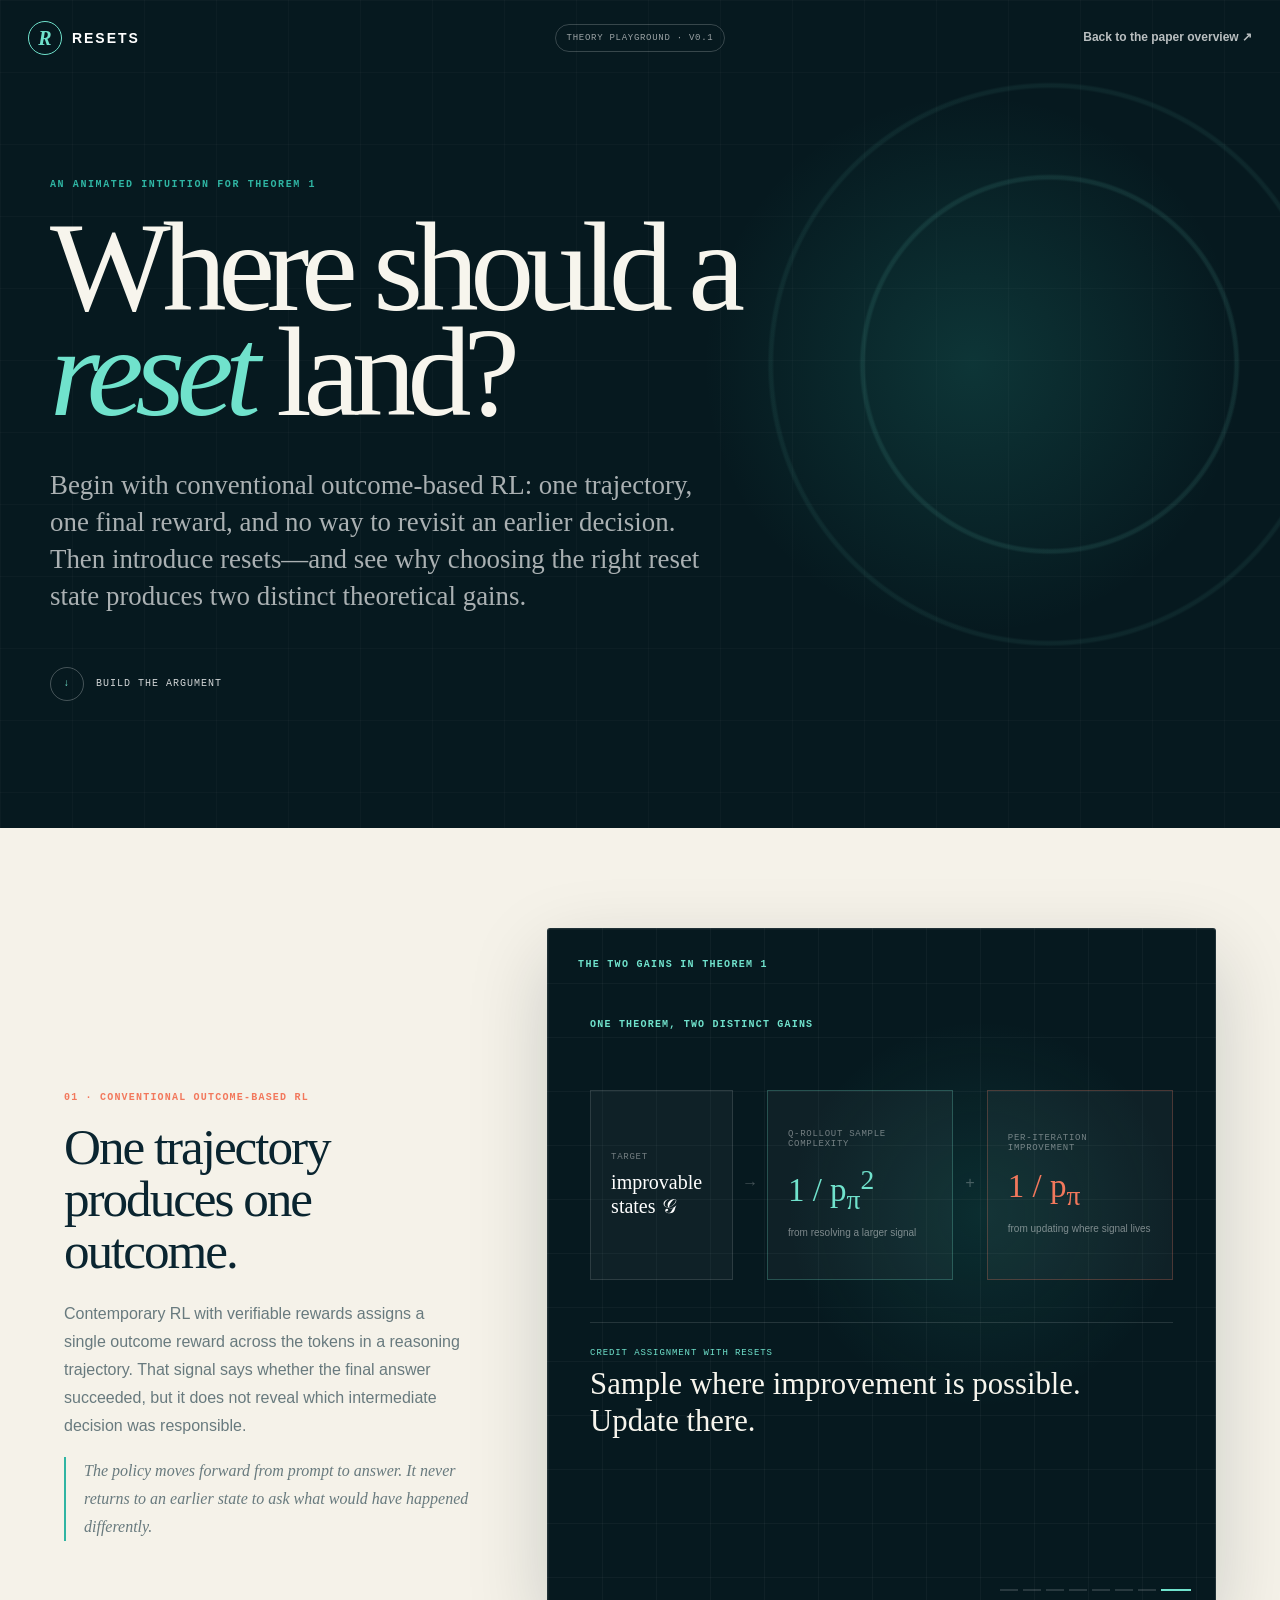
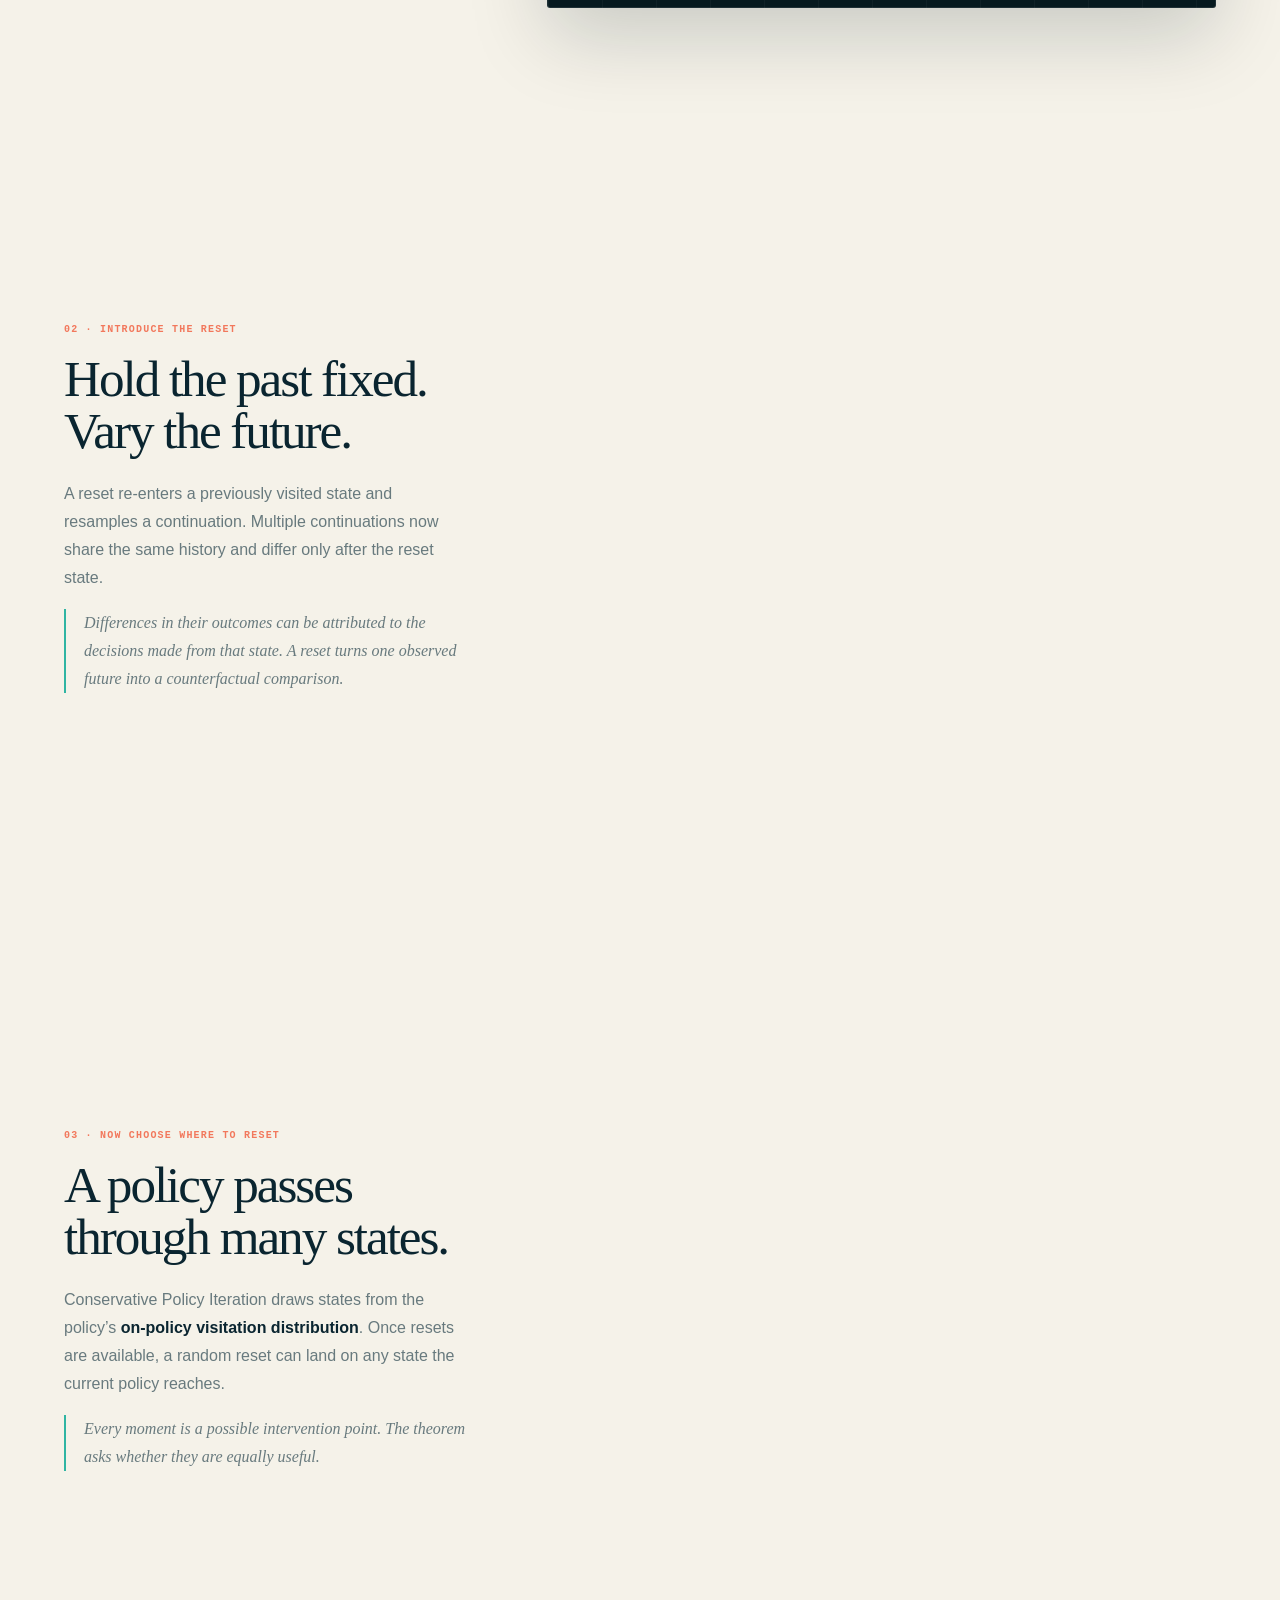
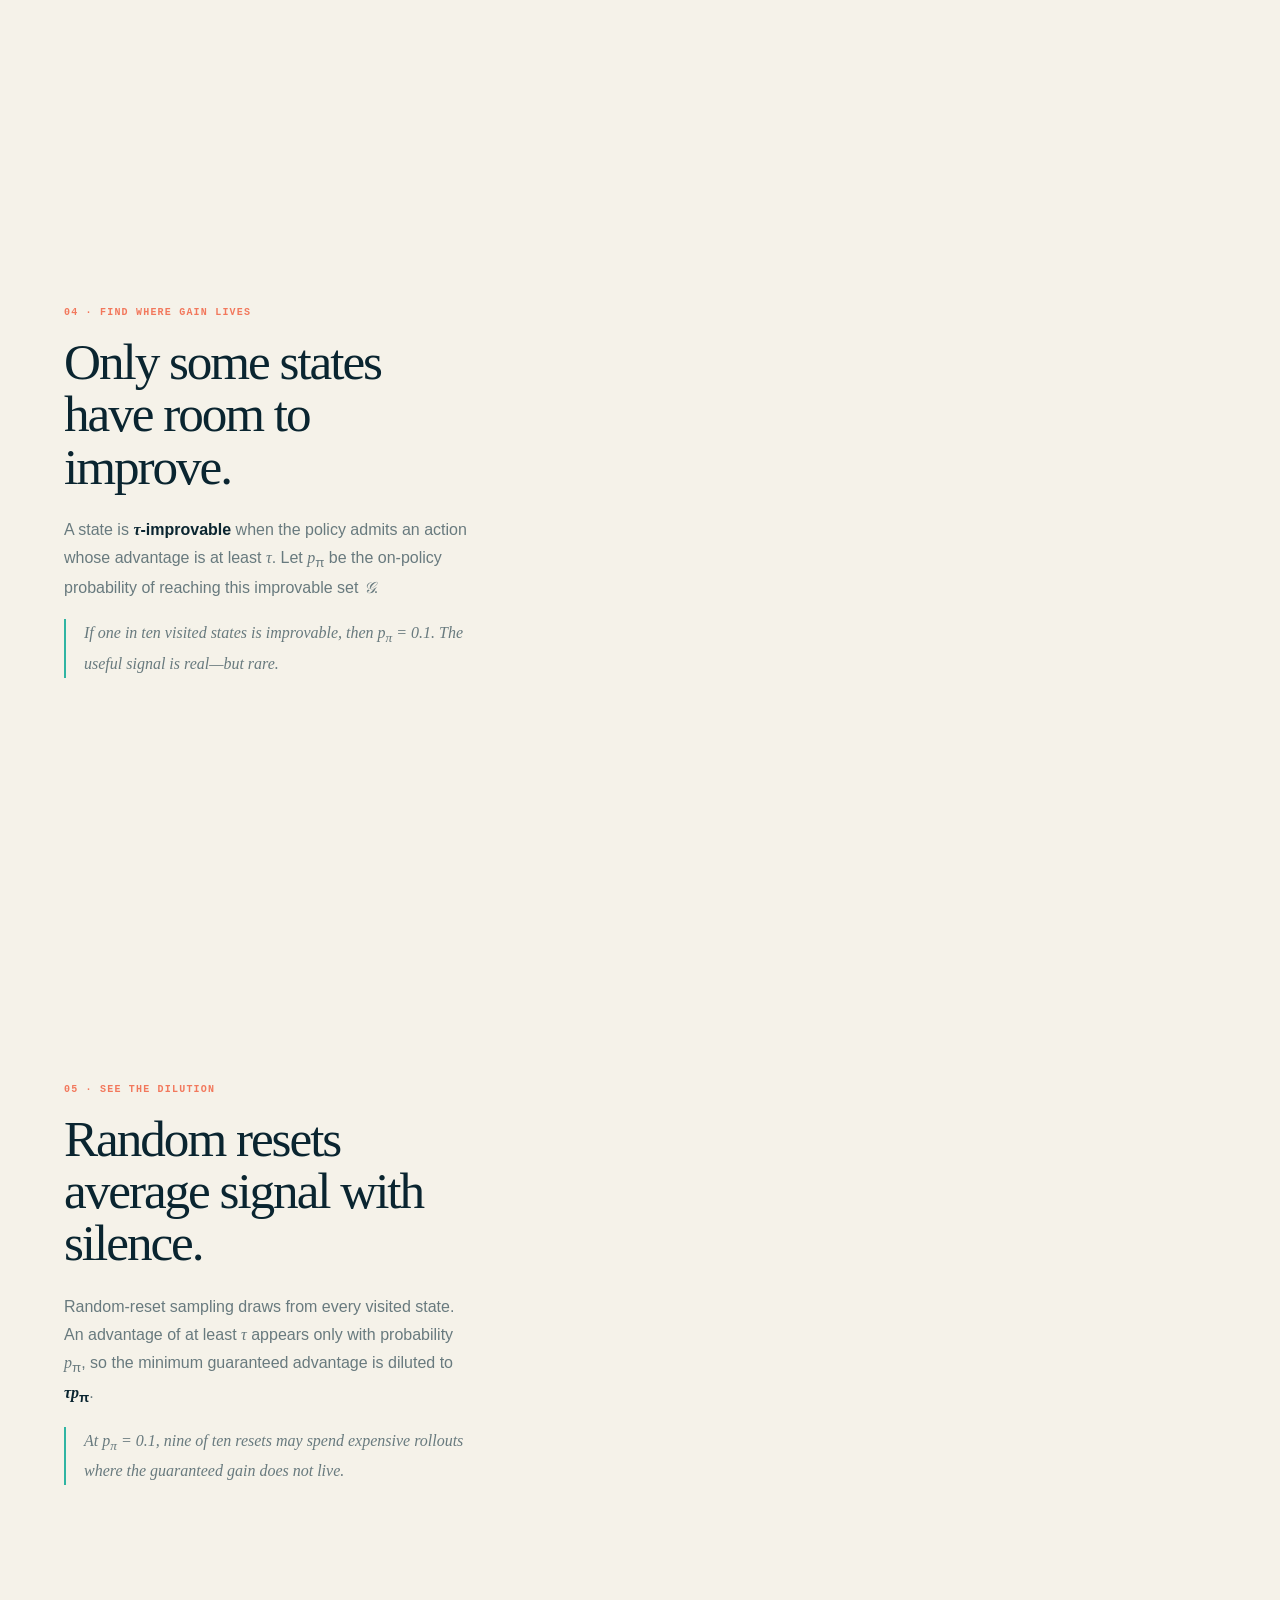
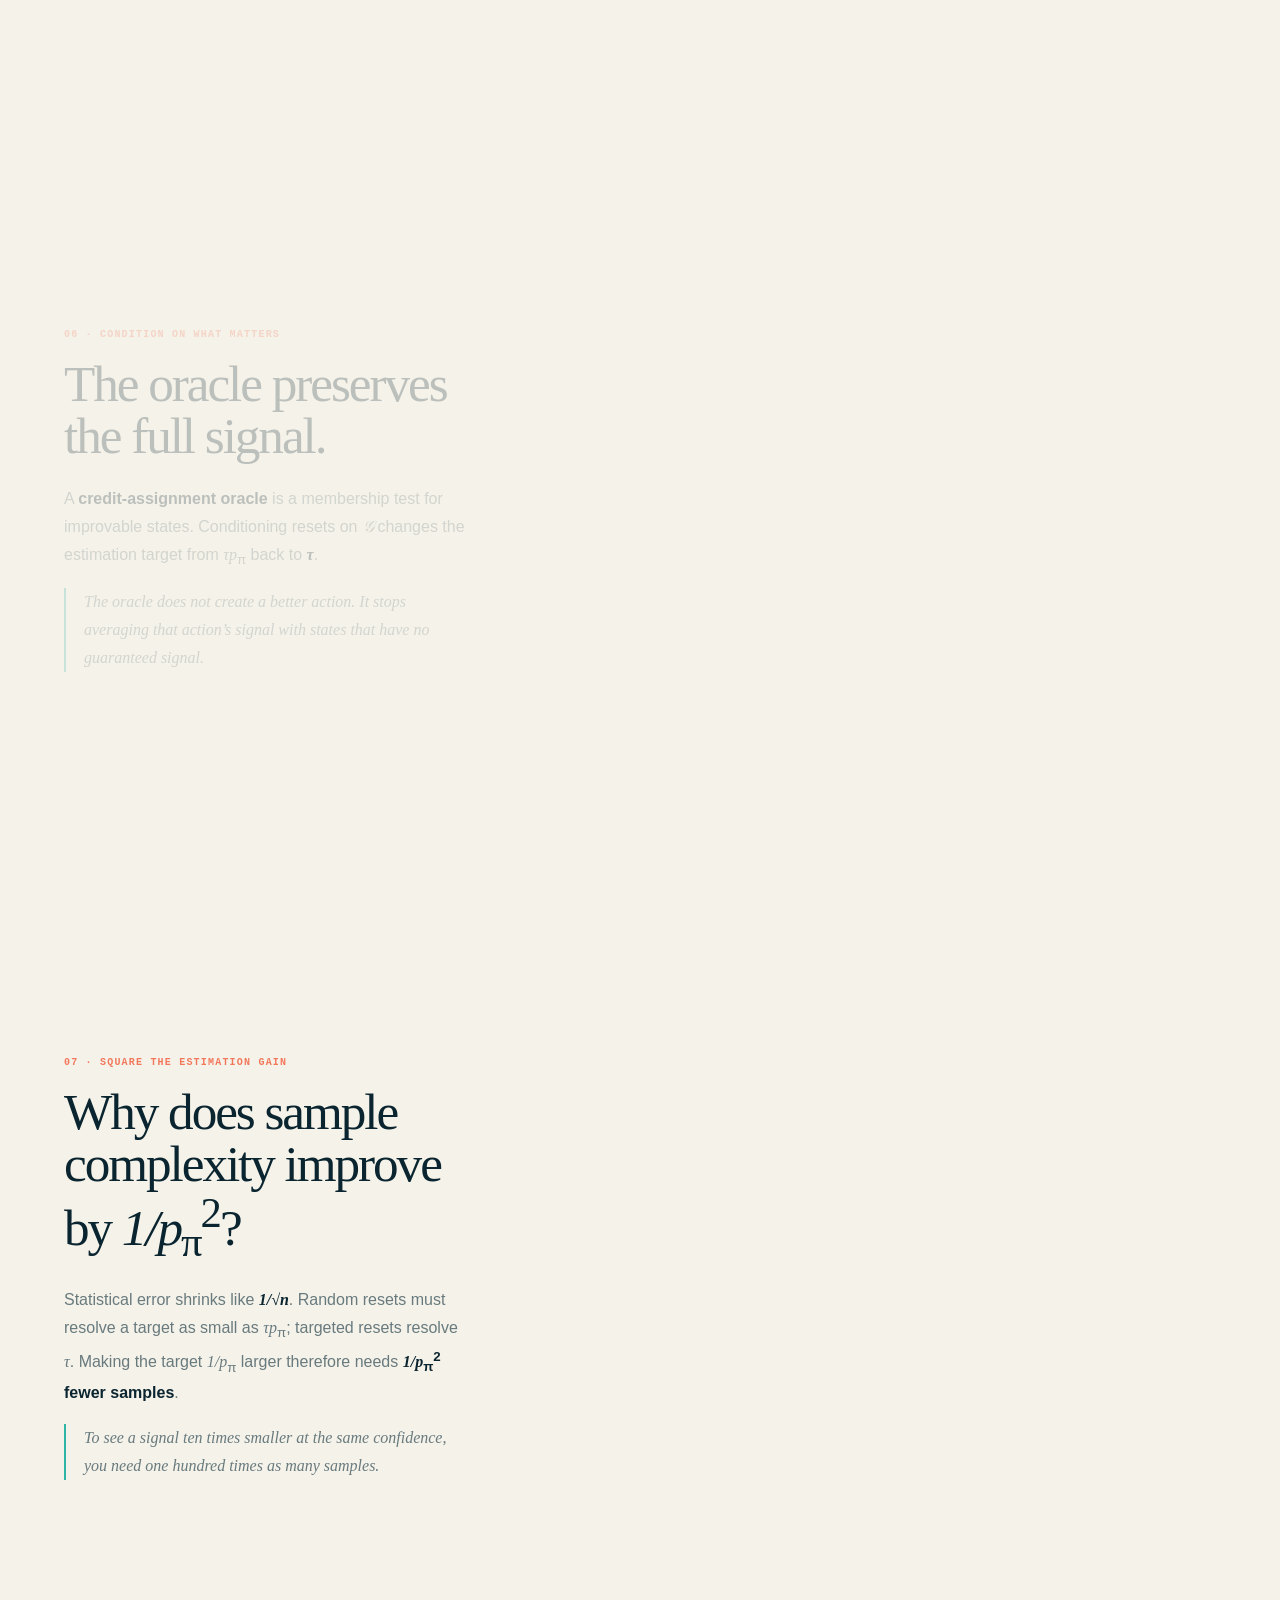
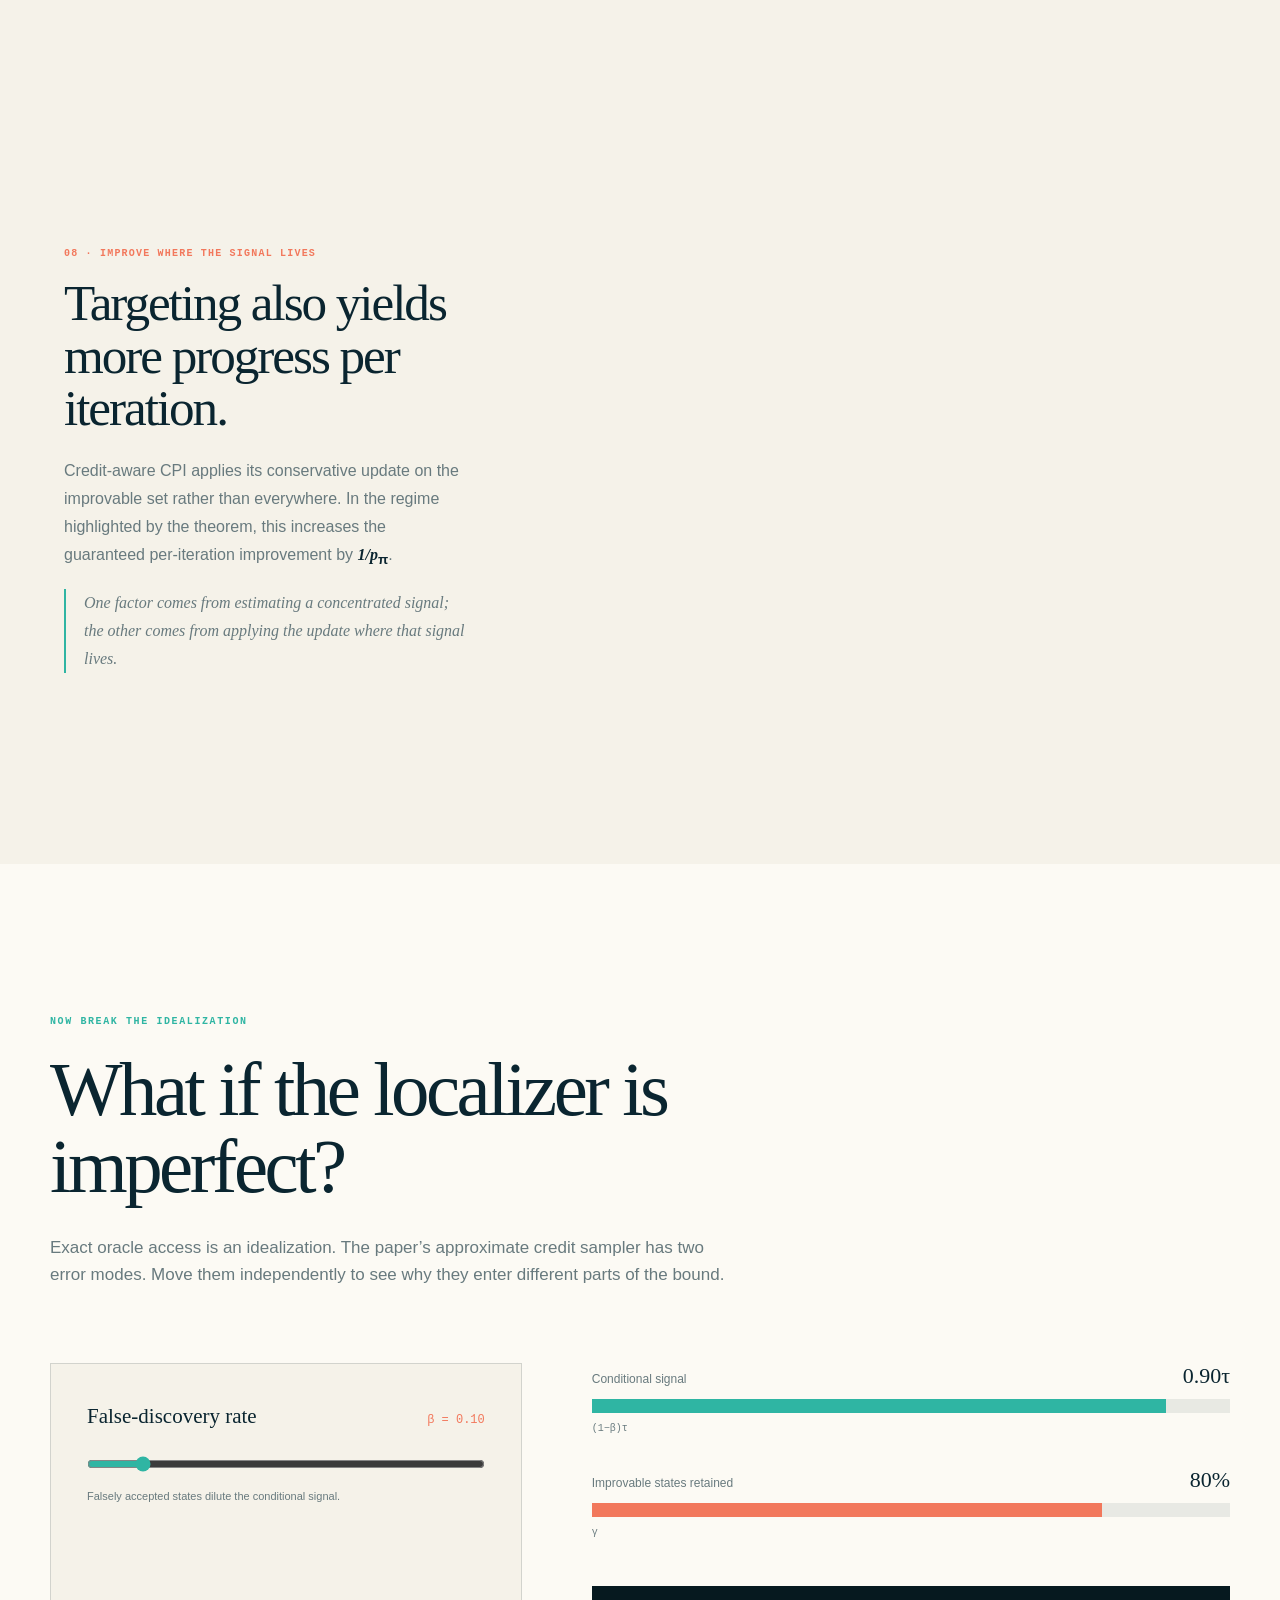
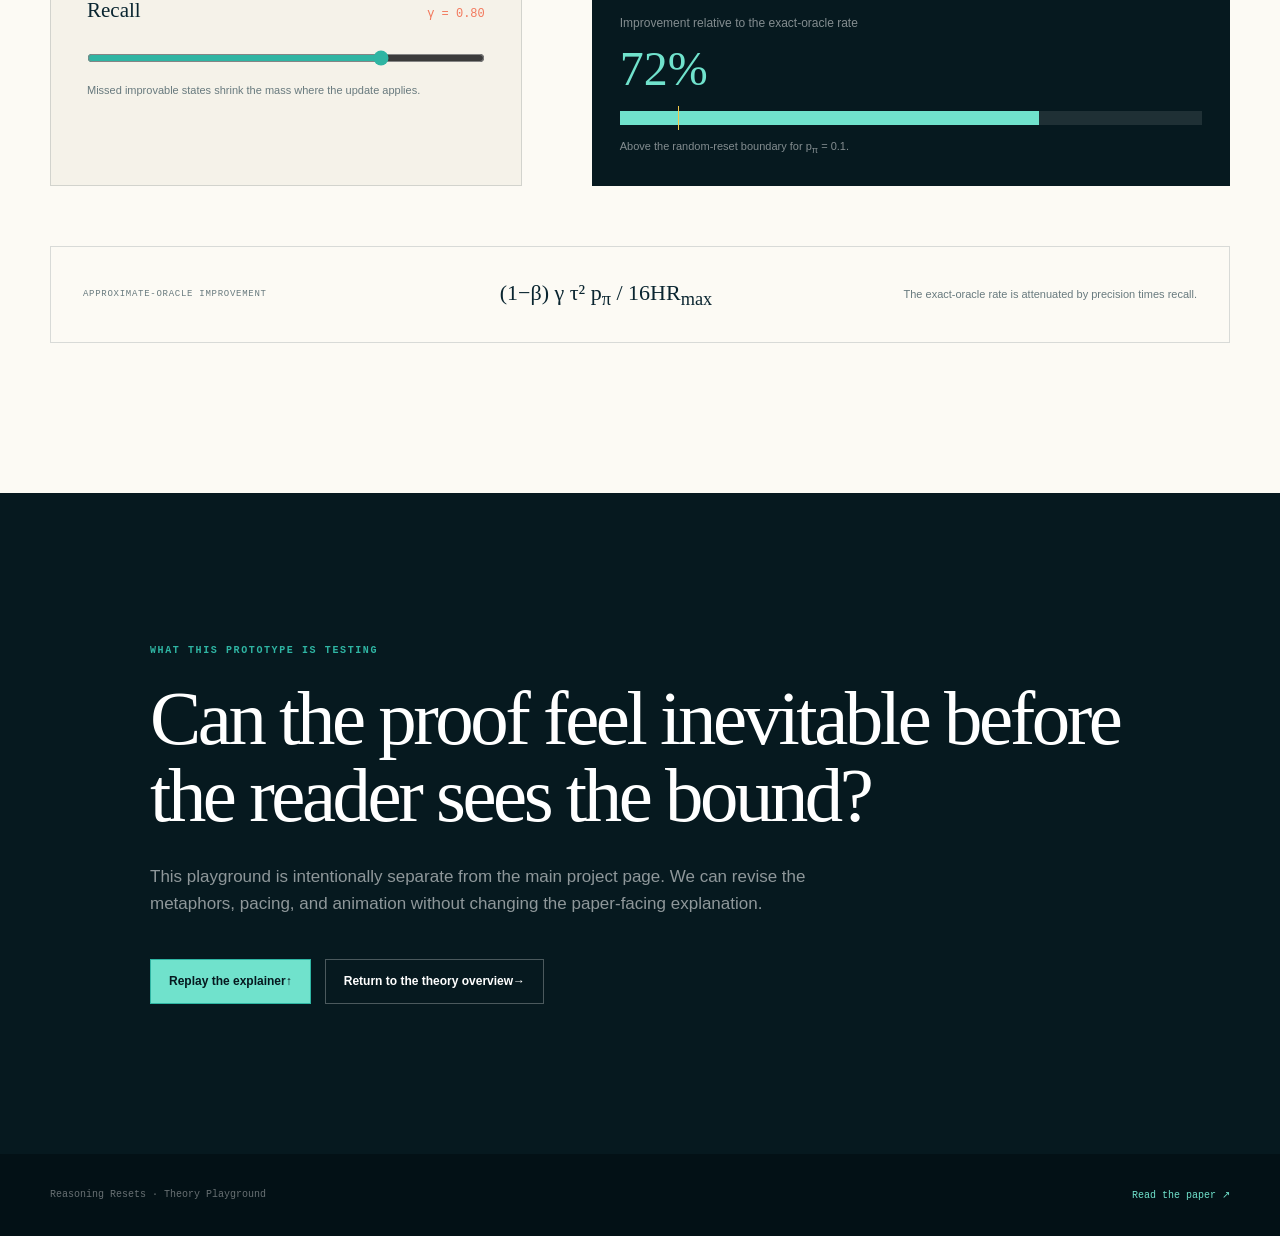
==== commit a89318b4: "Ground theory explainer in conventional RL" ====
--- a/site/explainer/index.html
+++ b/site/explainer/index.html
@@ -27,9 +27,9 @@
       <p class="eyebrow">An animated intuition for Theorem 1</p>
       <h1>Where should a<br><em>reset</em> land?</h1>
       <p class="hero-deck">
-        The theorem compares two ways to revisit the past: sample reset states at random,
-        or concentrate them where the policy admits a strictly better action. Scroll to
-        see where the two gains come from.
+        Begin with conventional outcome-based RL: one trajectory, one final reward, and no
+        way to revisit an earlier decision. Then introduce resets—and see why choosing the
+        right reset state produces two distinct theoretical gains.
       </p>
       <a class="scroll-cue" href="#story"><span aria-hidden="true">↓</span> Build the argument</a>
     </section>
@@ -37,18 +37,40 @@
     <section class="scrolly" id="story">
       <div class="story-copy" aria-label="The theorem, built one idea at a time">
         <article class="story-step active" data-step="0">
-          <p class="step-number">01 · Start with visitation</p>
+          <p class="step-number">01 · Conventional outcome-based RL</p>
+          <h2>One trajectory produces one outcome.</h2>
+          <p>
+            Contemporary RL with verifiable rewards assigns a single outcome reward across
+            the tokens in a reasoning trajectory. That signal says whether the final answer
+            succeeded, but it does not reveal which intermediate decision was responsible.
+          </p>
+          <p class="plain-language">The policy moves forward from prompt to answer. It never returns to an earlier state to ask what would have happened differently.</p>
+        </article>
+
+        <article class="story-step" data-step="1">
+          <p class="step-number">02 · Introduce the reset</p>
+          <h2>Hold the past fixed. Vary the future.</h2>
+          <p>
+            A reset re-enters a previously visited state and resamples a continuation.
+            Multiple continuations now share the same history and differ only after the
+            reset state.
+          </p>
+          <p class="plain-language">Differences in their outcomes can be attributed to the decisions made from that state. A reset turns one observed future into a counterfactual comparison.</p>
+        </article>
+
+        <article class="story-step" data-step="2">
+          <p class="step-number">03 · Now choose where to reset</p>
           <h2>A policy passes through many states.</h2>
           <p>
             Conservative Policy Iteration draws states from the policy’s
-            <strong>on-policy visitation distribution</strong>. A random reset can land on
-            any state the current policy reaches.
-          </p>
-          <p class="plain-language">Think of these as all the moments in a reasoning trace where we could ask: “what if the next step were different?”</p>
-        </article>
-
-        <article class="story-step" data-step="1">
-          <p class="step-number">02 · Find where gain lives</p>
+            <strong>on-policy visitation distribution</strong>. Once resets are available,
+            a random reset can land on any state the current policy reaches.
+          </p>
+          <p class="plain-language">Every moment is a possible intervention point. The theorem asks whether they are equally useful.</p>
+        </article>
+
+        <article class="story-step" data-step="3">
+          <p class="step-number">04 · Find where gain lives</p>
           <h2>Only some states have room to improve.</h2>
           <p>
             A state is <strong><var>τ</var>-improvable</strong> when the policy admits an
@@ -59,8 +81,8 @@
           <p class="plain-language">If one in ten visited states is improvable, then <var>p</var><sub>π</sub> = 0.1. The useful signal is real—but rare.</p>
         </article>
 
-        <article class="story-step" data-step="2">
-          <p class="step-number">03 · See the dilution</p>
+        <article class="story-step" data-step="4">
+          <p class="step-number">05 · See the dilution</p>
           <h2>Random resets average signal with silence.</h2>
           <p>
             Random-reset sampling draws from every visited state. An advantage of at least
@@ -71,8 +93,8 @@
           <p class="plain-language">At <var>p</var><sub>π</sub> = 0.1, nine of ten resets may spend expensive rollouts where the guaranteed gain does not live.</p>
         </article>
 
-        <article class="story-step" data-step="3">
-          <p class="step-number">04 · Condition on what matters</p>
+        <article class="story-step" data-step="5">
+          <p class="step-number">06 · Condition on what matters</p>
           <h2>The oracle preserves the full signal.</h2>
           <p>
             A <strong>credit-assignment oracle</strong> is a membership test for improvable
@@ -82,8 +104,8 @@
           <p class="plain-language">The oracle does not create a better action. It stops averaging that action’s signal with states that have no guaranteed signal.</p>
         </article>
 
-        <article class="story-step" data-step="4">
-          <p class="step-number">05 · Square the estimation gain</p>
+        <article class="story-step" data-step="6">
+          <p class="step-number">07 · Square the estimation gain</p>
           <h2>Why does sample complexity improve by <var>1/p</var><sub>π</sub><sup>2</sup>?</h2>
           <p>
             Statistical error shrinks like <strong><var>1/√n</var></strong>. Random resets
@@ -94,8 +116,8 @@
           <p class="plain-language">To see a signal ten times smaller at the same confidence, you need one hundred times as many samples.</p>
         </article>
 
-        <article class="story-step" data-step="5">
-          <p class="step-number">06 · Improve where the signal lives</p>
+        <article class="story-step" data-step="7">
+          <p class="step-number">08 · Improve where the signal lives</p>
           <h2>Targeting also yields more progress per iteration.</h2>
           <p>
             Credit-aware CPI applies its conservative update on the improvable set rather
@@ -109,7 +131,7 @@
 
       <div class="visual-column" aria-live="polite">
         <div class="visual-stage" data-scene="0" data-stage>
-          <div class="stage-kicker" data-scene-label>On-policy visitation</div>
+          <div class="stage-kicker" data-scene-label>Conventional RL · no resets</div>
 
           <div class="trajectory-layer">
             <svg class="trajectory" viewBox="0 0 900 520" role="img" aria-labelledby="trajectory-title trajectory-desc">
@@ -119,6 +141,9 @@
                 <marker id="arrow-teal" markerWidth="9" markerHeight="9" refX="8" refY="4.5" orient="auto">
                   <path d="M0,0 L9,4.5 L0,9 Z" fill="#70e2cc"></path>
                 </marker>
+                <marker id="arrow-coral" markerWidth="9" markerHeight="9" refX="8" refY="4.5" orient="auto">
+                  <path d="M0,0 L9,4.5 L0,9 Z" fill="#f2785c"></path>
+                </marker>
                 <filter id="glow">
                   <feGaussianBlur stdDeviation="8" result="blur"></feGaussianBlur>
                   <feMerge><feMergeNode in="blur"></feMergeNode><feMergeNode in="SourceGraphic"></feMergeNode></feMerge>
@@ -126,19 +151,41 @@
               </defs>
 
               <path class="trace-path" d="M72 260 C132 210, 175 300, 236 250 S345 205, 400 252 S507 302, 566 244 S674 196, 728 250 S805 302, 842 260"></path>
-
-              <g class="state" style="--i:0" transform="translate(72 260)"><circle r="24"></circle><text>1</text></g>
-              <g class="state" style="--i:1" transform="translate(156 245)"><circle r="24"></circle><text>2</text></g>
-              <g class="state" style="--i:2" transform="translate(236 250)"><circle r="24"></circle><text>3</text></g>
-              <g class="state" style="--i:3" transform="translate(318 230)"><circle r="24"></circle><text>4</text></g>
-              <g class="state" style="--i:4" transform="translate(400 252)"><circle r="24"></circle><text>5</text></g>
+              <g class="credit-backflow">
+                <path d="M810 318 C680 375, 248 375, 82 307" marker-end="url(#arrow-coral)"></path>
+                <text x="425" y="391">the same outcome is propagated across the trajectory</text>
+              </g>
+
+              <g class="state shared-past" style="--i:0" transform="translate(72 260)"><circle r="24"></circle><text>1</text></g>
+              <g class="state shared-past" style="--i:1" transform="translate(156 245)"><circle r="24"></circle><text>2</text></g>
+              <g class="state shared-past" style="--i:2" transform="translate(236 250)"><circle r="24"></circle><text>3</text></g>
+              <g class="state shared-past" style="--i:3" transform="translate(318 230)"><circle r="24"></circle><text>4</text></g>
+              <g class="state shared-past" style="--i:4" transform="translate(400 252)"><circle r="24"></circle><text>5</text></g>
               <g class="state" style="--i:5" transform="translate(484 269)"><circle r="24"></circle><text>6</text></g>
               <g class="state improvable" style="--i:6" transform="translate(566 244)">
-                <circle class="state-halo" r="42"></circle><circle r="27"></circle><text>𝒢</text>
+                <circle class="state-halo" r="42"></circle><circle r="27"></circle><text class="state-index">7</text><text class="g-label">𝒢</text>
               </g>
               <g class="state" style="--i:7" transform="translate(650 225)"><circle r="24"></circle><text>8</text></g>
               <g class="state" style="--i:8" transform="translate(728 250)"><circle r="24"></circle><text>9</text></g>
               <g class="state" style="--i:9" transform="translate(810 271)"><circle r="24"></circle><text>10</text></g>
+
+              <g class="terminal-outcome">
+                <path d="M810 298 L810 326"></path>
+                <rect x="767" y="328" width="86" height="38" rx="19"></rect>
+                <text x="810" y="352">reward = 0</text>
+              </g>
+
+              <g class="reset-branches">
+                <circle class="reset-halo" cx="400" cy="252" r="39"></circle>
+                <path d="M400 252 C442 188, 487 139, 548 119"></path>
+                <path d="M400 252 C452 251, 501 251, 558 252"></path>
+                <path d="M400 252 C442 315, 486 360, 548 383"></path>
+                <circle cx="560" cy="115" r="19"></circle><circle cx="570" cy="252" r="19"></circle><circle cx="560" cy="387" r="19"></circle>
+                <text class="branch-reward" x="604" y="120">r = 1</text><text class="branch-reward" x="614" y="257">r = 0</text><text class="branch-reward" x="604" y="392">r = 1</text>
+                <text class="reset-label" x="400" y="320">reset state</text>
+                <text class="fixed-label" x="225" y="178">shared past</text>
+                <text class="varied-label" x="540" y="446">counterfactual futures</text>
+              </g>
 
               <g class="better-action">
                 <path d="M566 214 C575 151, 628 113, 709 108" marker-end="url(#arrow-teal)"></path>
@@ -207,7 +254,7 @@
           </div>
 
           <div class="scene-progress" aria-hidden="true">
-            <i class="active"></i><i></i><i></i><i></i><i></i><i></i>
+            <i class="active"></i><i></i><i></i><i></i><i></i><i></i><i></i><i></i>
           </div>
         </div>
       </div>
--- a/site/explainer/explainer.css
+++ b/site/explainer/explainer.css
@@ -69,15 +69,29 @@
 .trajectory-layer, .estimation-layer, .update-layer { position: absolute; inset: 0; transition: opacity 460ms ease, transform 600ms cubic-bezier(.2,.75,.2,1); }
 .trajectory-layer { opacity: 1; transform: none; }
 .estimation-layer, .update-layer { opacity: 0; pointer-events: none; transform: translateY(28px); }
-.visual-stage[data-scene="4"] .trajectory-layer, .visual-stage[data-scene="5"] .trajectory-layer { opacity: 0; transform: translateY(-25px); }
-.visual-stage[data-scene="4"] .estimation-layer { opacity: 1; transform: none; }
-.visual-stage[data-scene="5"] .update-layer { opacity: 1; transform: none; }
+.visual-stage[data-scene="6"] .trajectory-layer, .visual-stage[data-scene="7"] .trajectory-layer { opacity: 0; transform: translateY(-25px); }
+.visual-stage[data-scene="6"] .estimation-layer { opacity: 1; transform: none; }
+.visual-stage[data-scene="7"] .update-layer { opacity: 1; transform: none; }
 
 .trajectory { width: 100%; height: 76%; margin-top: 70px; overflow: visible; }
 .trace-path { fill: none; stroke: rgba(255,255,255,0.18); stroke-width: 2; stroke-dasharray: 4 7; }
 .state circle:not(.state-halo) { fill: var(--ink-deep); stroke: rgba(255,255,255,0.42); stroke-width: 2; transition: opacity 450ms ease, stroke 450ms ease, fill 450ms ease; }
 .state text { fill: rgba(255,255,255,0.74); font: 12px var(--mono); text-anchor: middle; dominant-baseline: middle; transition: fill 450ms ease; }
+.state .g-label { opacity: 0; }
 .state-halo { fill: rgba(112,226,204,0.08); stroke: rgba(112,226,204,0.22); opacity: 0; transition: opacity 500ms ease; }
+.credit-backflow, .terminal-outcome, .reset-branches { opacity: 0; transition: opacity 500ms ease; }
+.credit-backflow path { fill: none; stroke: var(--coral); stroke-width: 2; stroke-dasharray: 5 7; }
+.credit-backflow text { fill: rgba(242,120,92,0.72); font: 10px var(--mono); text-anchor: middle; letter-spacing: 0.025em; }
+.terminal-outcome path { stroke: var(--coral); stroke-width: 1.5; }
+.terminal-outcome rect { fill: rgba(242,120,92,0.11); stroke: var(--coral); }
+.terminal-outcome text { fill: var(--coral); font: 10px var(--mono); text-anchor: middle; }
+.reset-branches path { fill: none; stroke: var(--teal-bright); stroke-width: 2; }
+.reset-branches circle:not(.reset-halo) { fill: var(--ink-deep); stroke: var(--teal-bright); stroke-width: 2; }
+.reset-branches .reset-halo { fill: rgba(112,226,204,0.08); stroke: rgba(112,226,204,0.35); }
+.reset-branches text { fill: rgba(255,255,255,0.45); font: 10px var(--mono); text-anchor: middle; }
+.reset-branches .branch-reward { fill: var(--teal-bright); text-anchor: start; }
+.reset-branches .reset-label { fill: var(--teal-bright); }
+.reset-branches .fixed-label, .reset-branches .varied-label { font-size: 9px; letter-spacing: 0.06em; text-transform: uppercase; }
 .better-action { opacity: 0; transition: opacity 500ms ease; }
 .better-action path { fill: none; stroke: var(--teal-bright); stroke-width: 2.5; }
 .better-action circle { fill: rgba(112,226,204,0.12); stroke: var(--teal-bright); stroke-width: 2; filter: url(#glow); }
@@ -97,27 +111,40 @@
 .oracle-equation { border-color: rgba(112,226,204,0.28); }
 .oracle-equation strong { color: var(--teal-bright); }
 
-.visual-stage[data-scene="1"] .improvable circle:not(.state-halo),
-.visual-stage[data-scene="2"] .improvable circle:not(.state-halo),
-.visual-stage[data-scene="3"] .improvable circle:not(.state-halo) { fill: rgba(47,181,163,0.16); stroke: var(--teal-bright); }
-.visual-stage[data-scene="1"] .improvable text,
-.visual-stage[data-scene="2"] .improvable text,
-.visual-stage[data-scene="3"] .improvable text { fill: var(--teal-bright); font-family: var(--serif); font-size: 18px; }
-.visual-stage[data-scene="1"] .state-halo,
-.visual-stage[data-scene="2"] .state-halo,
+.visual-stage[data-scene="0"] .credit-backflow,
+.visual-stage[data-scene="0"] .terminal-outcome,
+.visual-stage[data-scene="1"] .reset-branches { opacity: 1; }
+.visual-stage[data-scene="0"] .state circle:not(.state-halo) { stroke: rgba(242,120,92,0.62); }
+.visual-stage[data-scene="1"] .state { opacity: 0.2; }
+.visual-stage[data-scene="1"] .state.shared-past { opacity: 1; }
+.visual-stage[data-scene="1"] .trace-path { opacity: 0.25; }
+.visual-stage[data-scene="3"] .improvable circle:not(.state-halo),
+.visual-stage[data-scene="4"] .improvable circle:not(.state-halo),
+.visual-stage[data-scene="5"] .improvable circle:not(.state-halo) { fill: rgba(47,181,163,0.16); stroke: var(--teal-bright); }
+.visual-stage[data-scene="3"] .improvable text,
+.visual-stage[data-scene="4"] .improvable text,
+.visual-stage[data-scene="5"] .improvable text { fill: var(--teal-bright); font-family: var(--serif); font-size: 18px; }
+.visual-stage[data-scene="3"] .improvable .state-index,
+.visual-stage[data-scene="4"] .improvable .state-index,
+.visual-stage[data-scene="5"] .improvable .state-index { opacity: 0; }
+.visual-stage[data-scene="3"] .improvable .g-label,
+.visual-stage[data-scene="4"] .improvable .g-label,
+.visual-stage[data-scene="5"] .improvable .g-label { opacity: 1; }
 .visual-stage[data-scene="3"] .state-halo,
-.visual-stage[data-scene="1"] .better-action,
-.visual-stage[data-scene="2"] .better-action,
+.visual-stage[data-scene="4"] .state-halo,
+.visual-stage[data-scene="5"] .state-halo,
 .visual-stage[data-scene="3"] .better-action,
-.visual-stage[data-scene="1"] .coverage-chip,
-.visual-stage[data-scene="2"] .coverage-chip,
-.visual-stage[data-scene="3"] .coverage-chip { opacity: 1; }
-.visual-stage[data-scene="2"] .random-rings circle { animation: random-reset 2.4s ease-in-out infinite; animation-delay: calc(var(--i) * 0.18s); }
-.visual-stage[data-scene="2"] .random-equation,
-.visual-stage[data-scene="3"] .oracle-equation { opacity: 1; transform: none; }
-.visual-stage[data-scene="3"] .state:not(.improvable) { opacity: 0.14; }
-.visual-stage[data-scene="3"] .trace-path { opacity: 0.18; }
-.visual-stage[data-scene="3"] .improvable { filter: url(#glow); }
+.visual-stage[data-scene="4"] .better-action,
+.visual-stage[data-scene="5"] .better-action,
+.visual-stage[data-scene="3"] .coverage-chip,
+.visual-stage[data-scene="4"] .coverage-chip,
+.visual-stage[data-scene="5"] .coverage-chip { opacity: 1; }
+.visual-stage[data-scene="4"] .random-rings circle { animation: random-reset 2.4s ease-in-out infinite; animation-delay: calc(var(--i) * 0.18s); }
+.visual-stage[data-scene="4"] .random-equation,
+.visual-stage[data-scene="5"] .oracle-equation { opacity: 1; transform: none; }
+.visual-stage[data-scene="5"] .state:not(.improvable) { opacity: 0.14; }
+.visual-stage[data-scene="5"] .trace-path { opacity: 0.18; }
+.visual-stage[data-scene="5"] .improvable { filter: url(#glow); }
 
 .estimation-layer, .update-layer { padding: 90px 42px 55px; }
 .panel-eyebrow { margin: 0 0 42px; color: var(--teal-bright); font: 10px var(--mono); font-weight: 700; letter-spacing: 0.12em; text-transform: uppercase; }
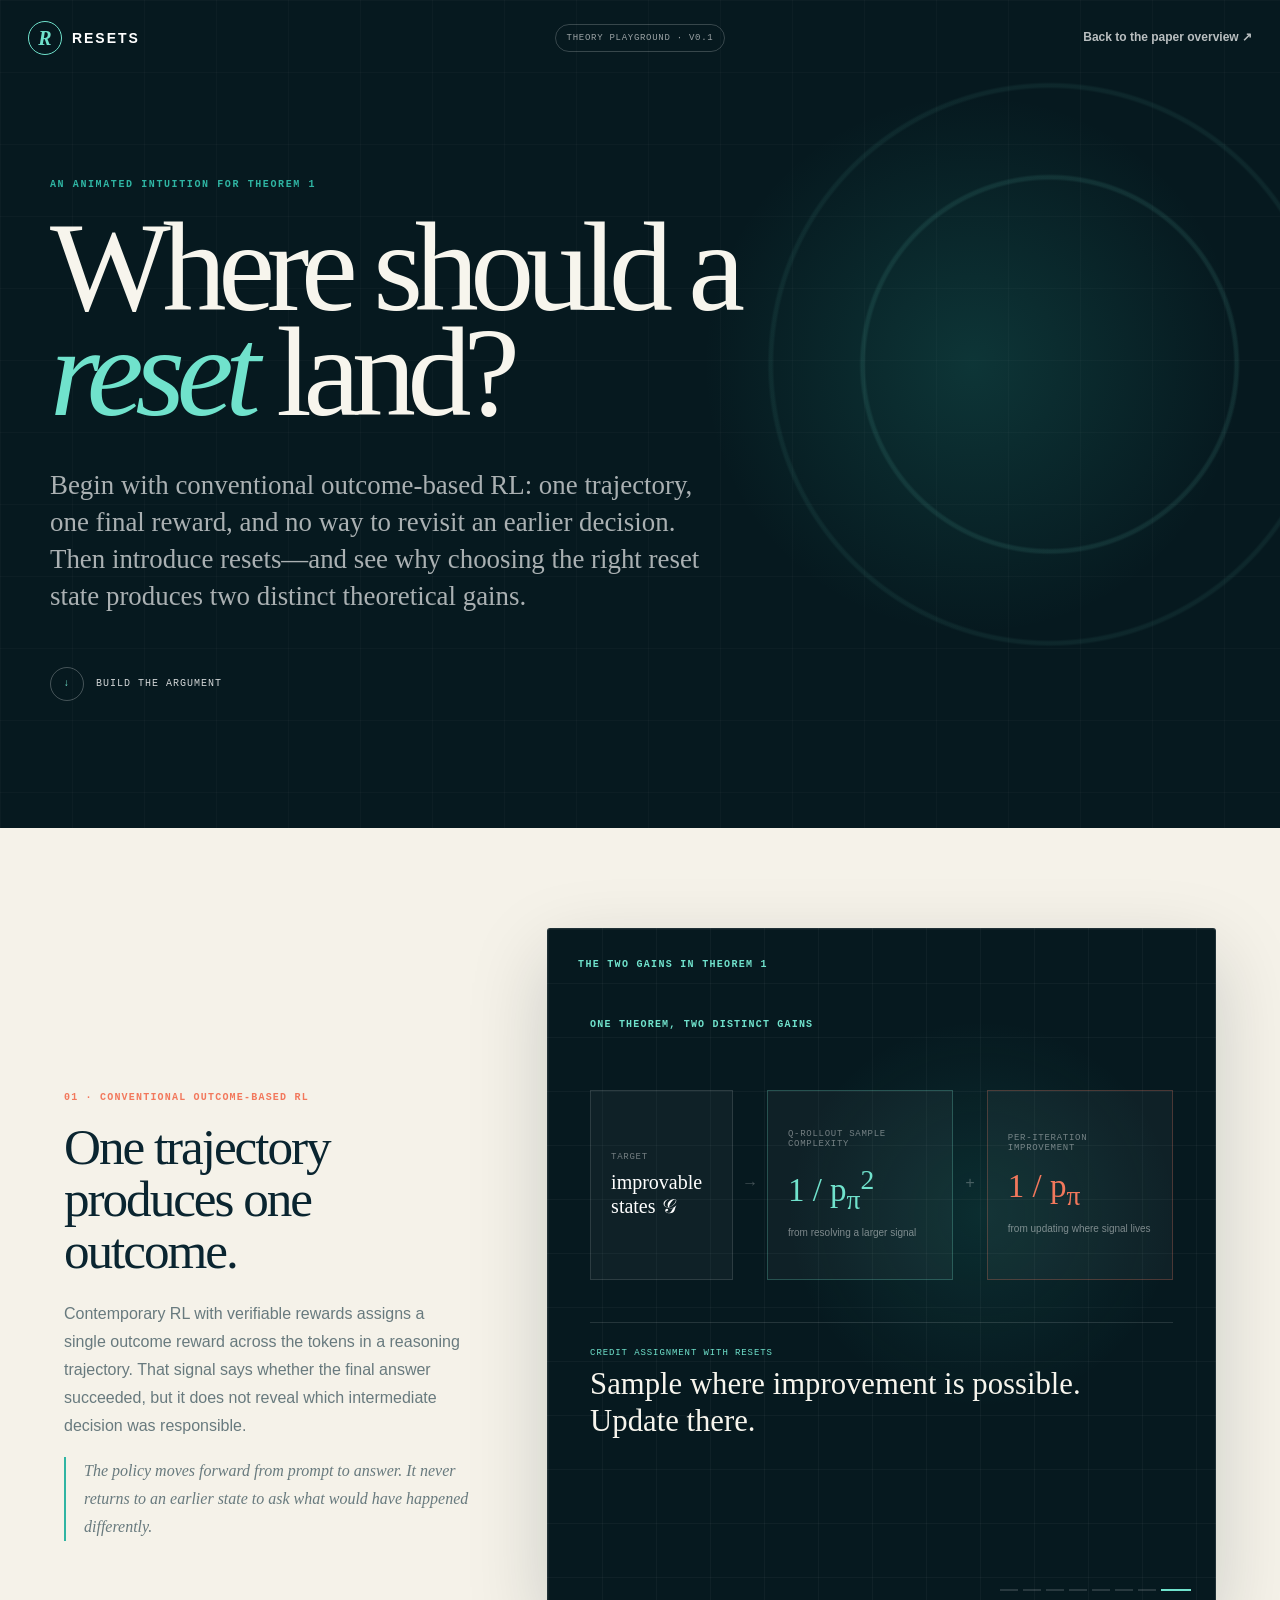
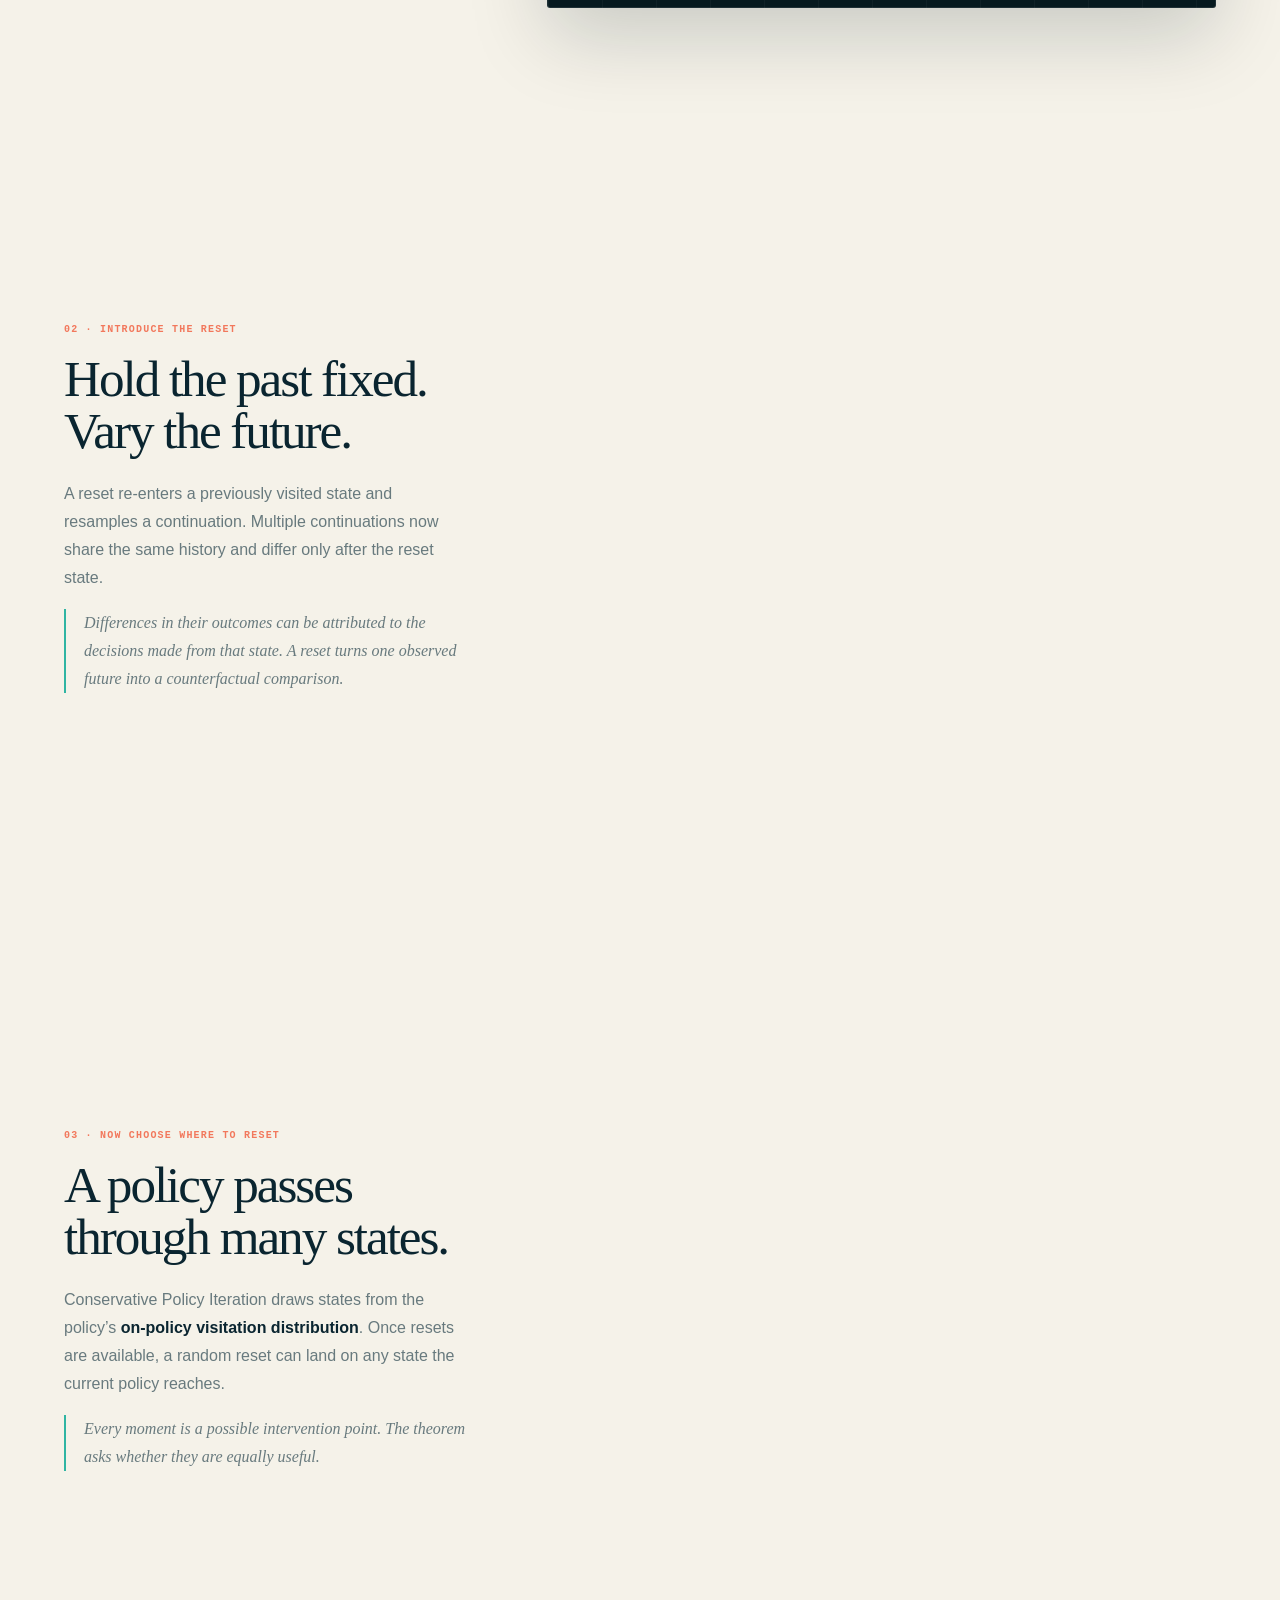
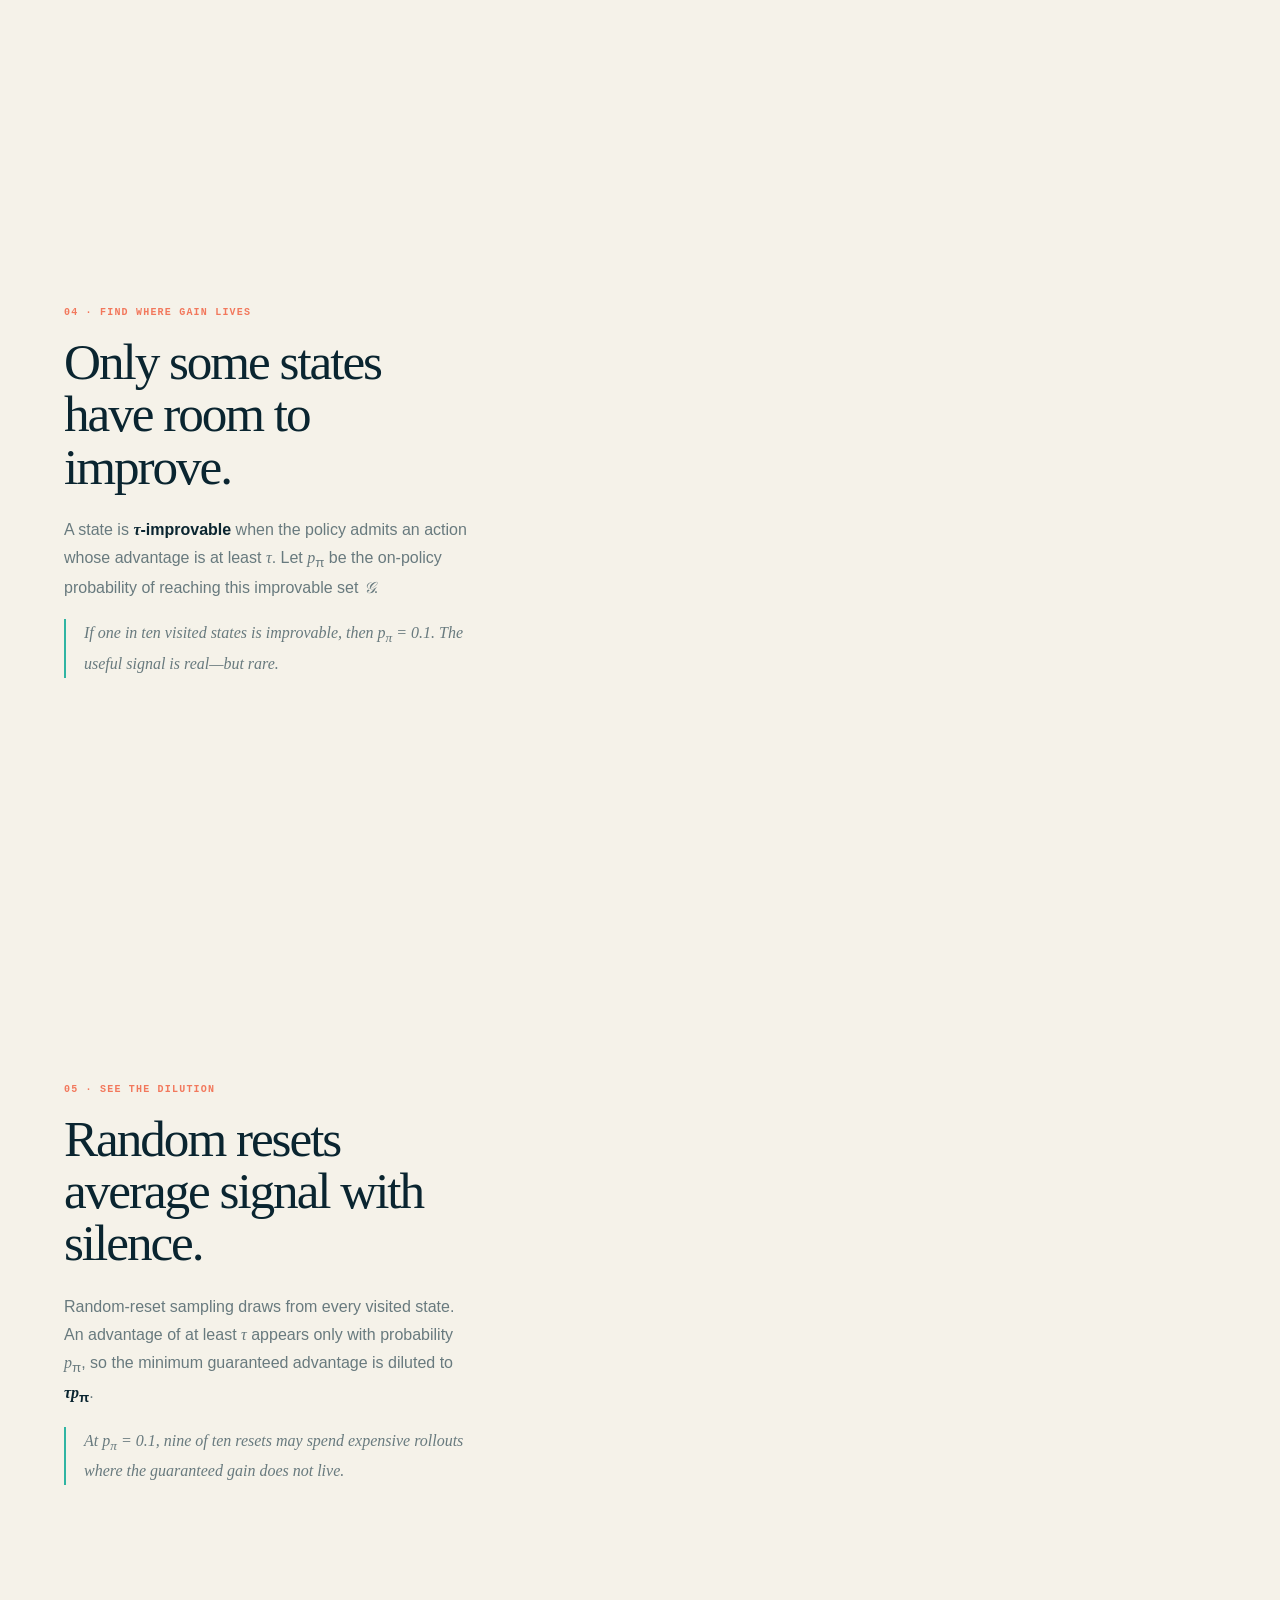
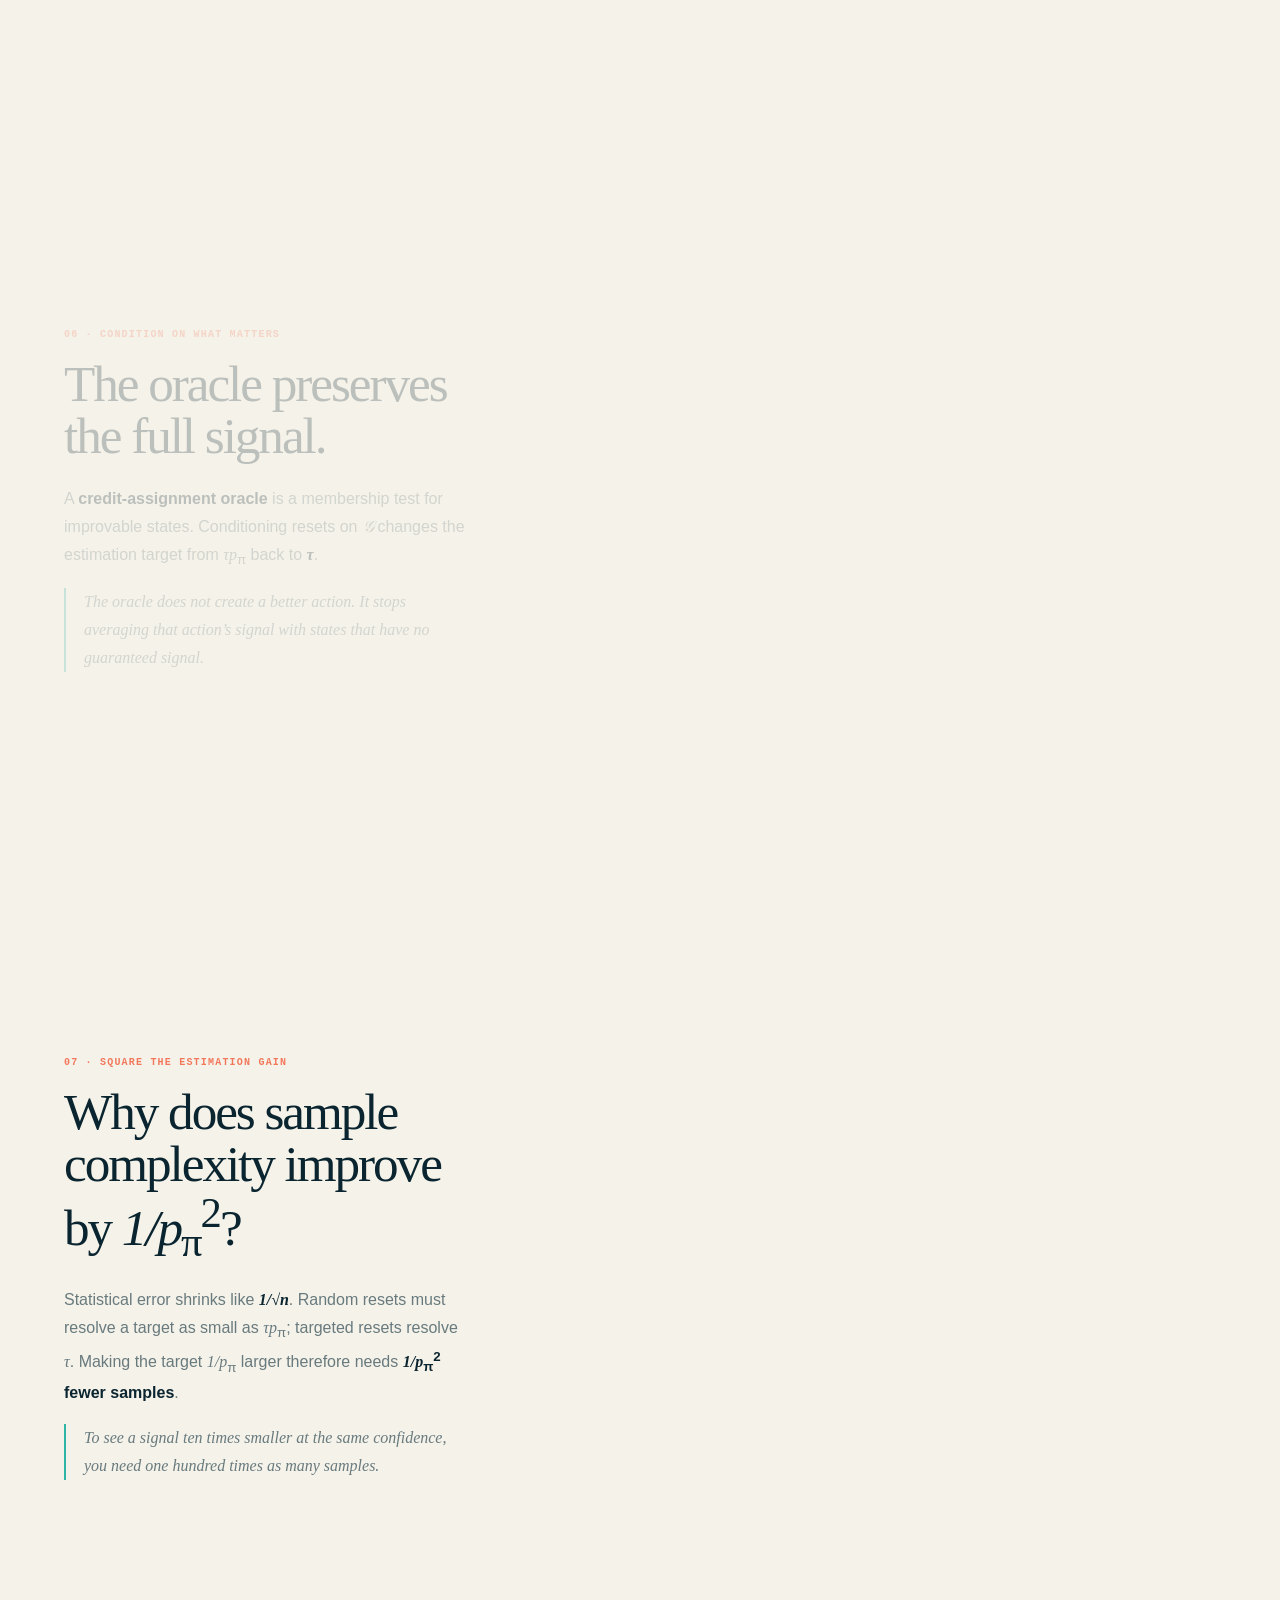
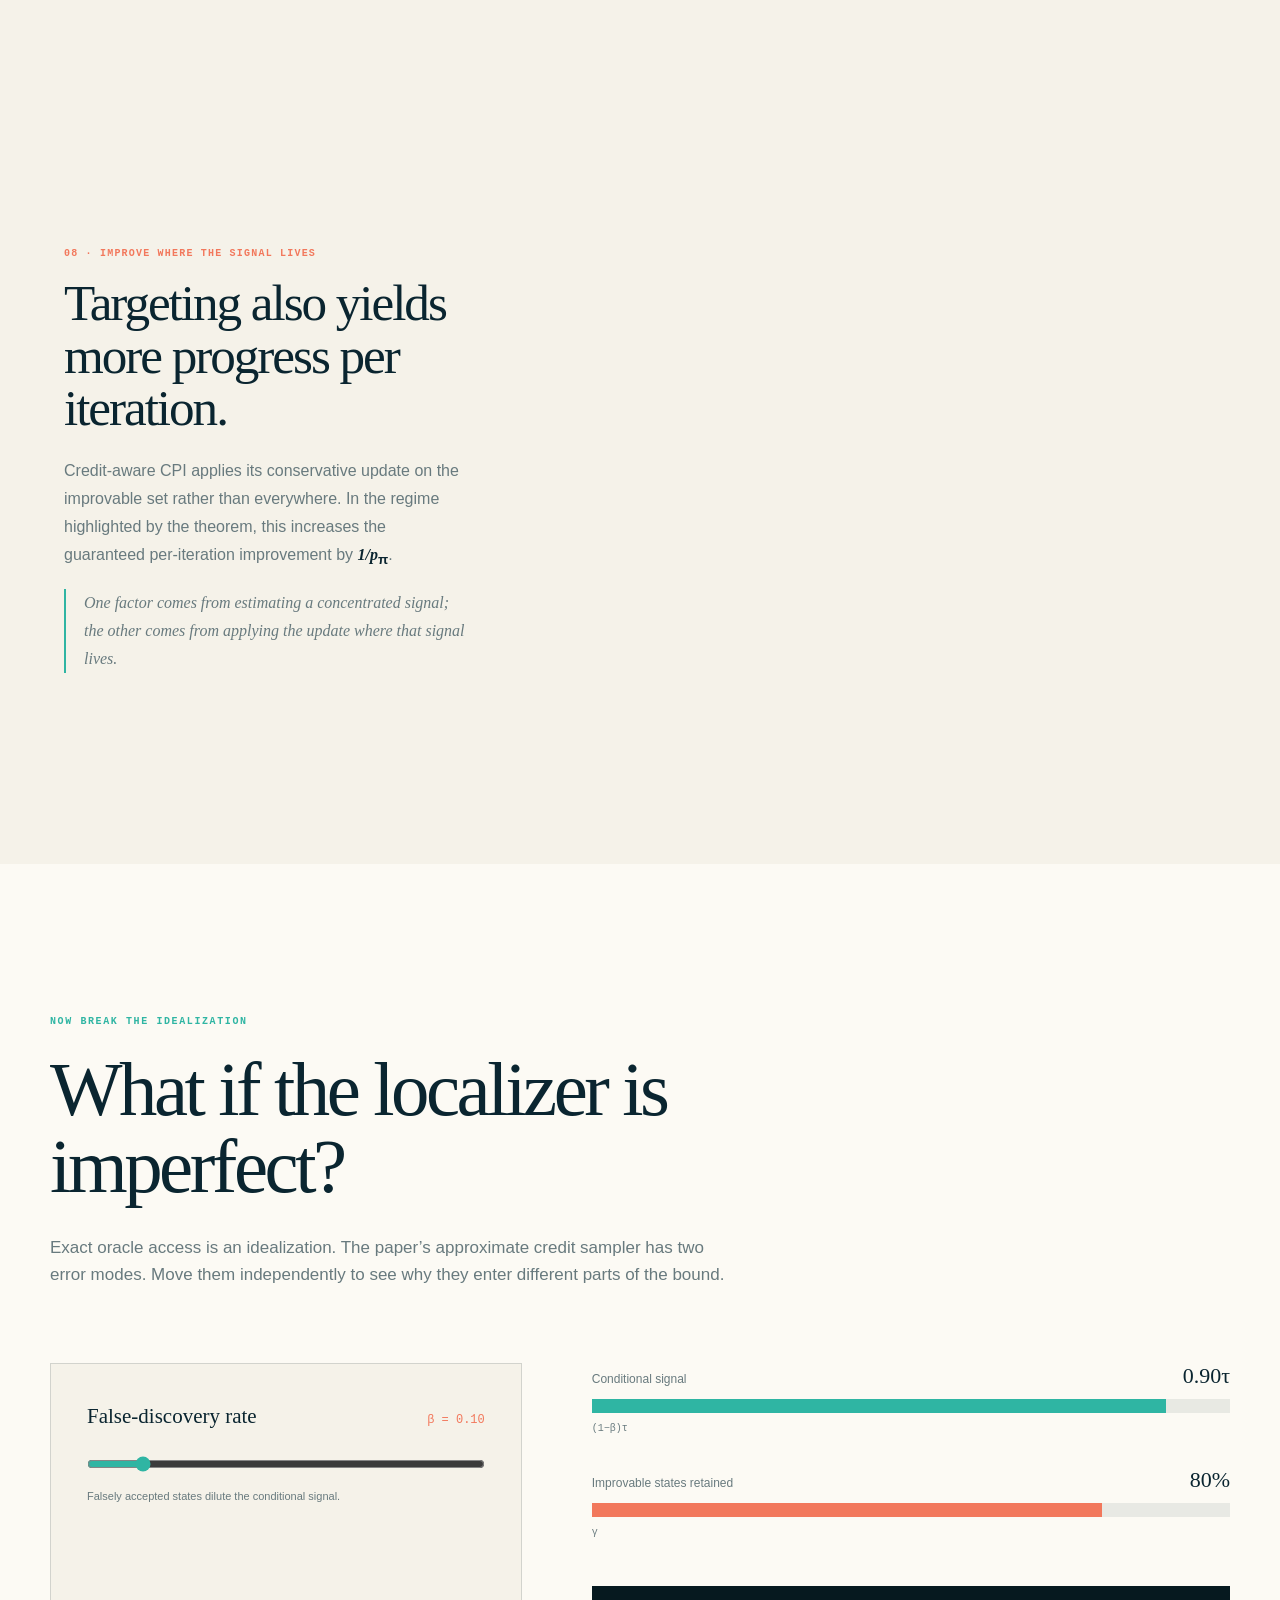
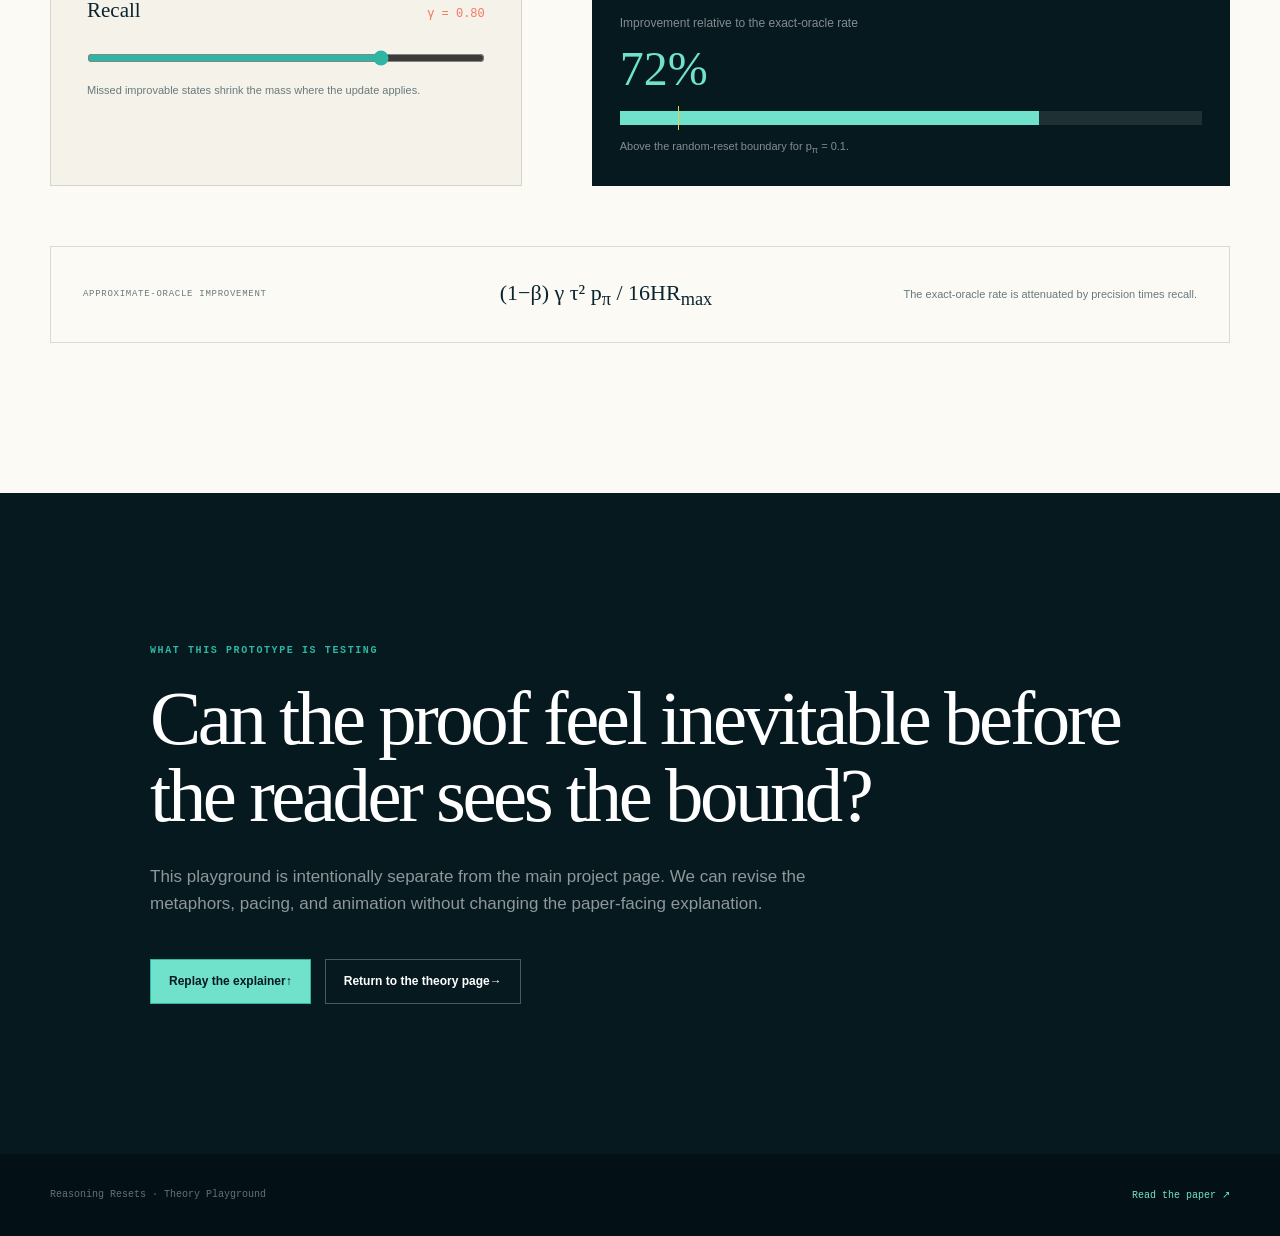
==== commit 78d7daaa: "Simplify project site and separate theory pages" ====
--- a/site/explainer/index.html
+++ b/site/explainer/index.html
@@ -318,7 +318,7 @@
       <p>This playground is intentionally separate from the main project page. We can revise the metaphors, pacing, and animation without changing the paper-facing explanation.</p>
       <div class="close-actions">
         <a class="button primary" href="#story">Replay the explainer <span aria-hidden="true">↑</span></a>
-        <a class="button" href="../">Return to the theory overview <span aria-hidden="true">→</span></a>
+        <a class="button" href="../theory/">Return to the theory page <span aria-hidden="true">→</span></a>
       </div>
     </section>
   </main>
